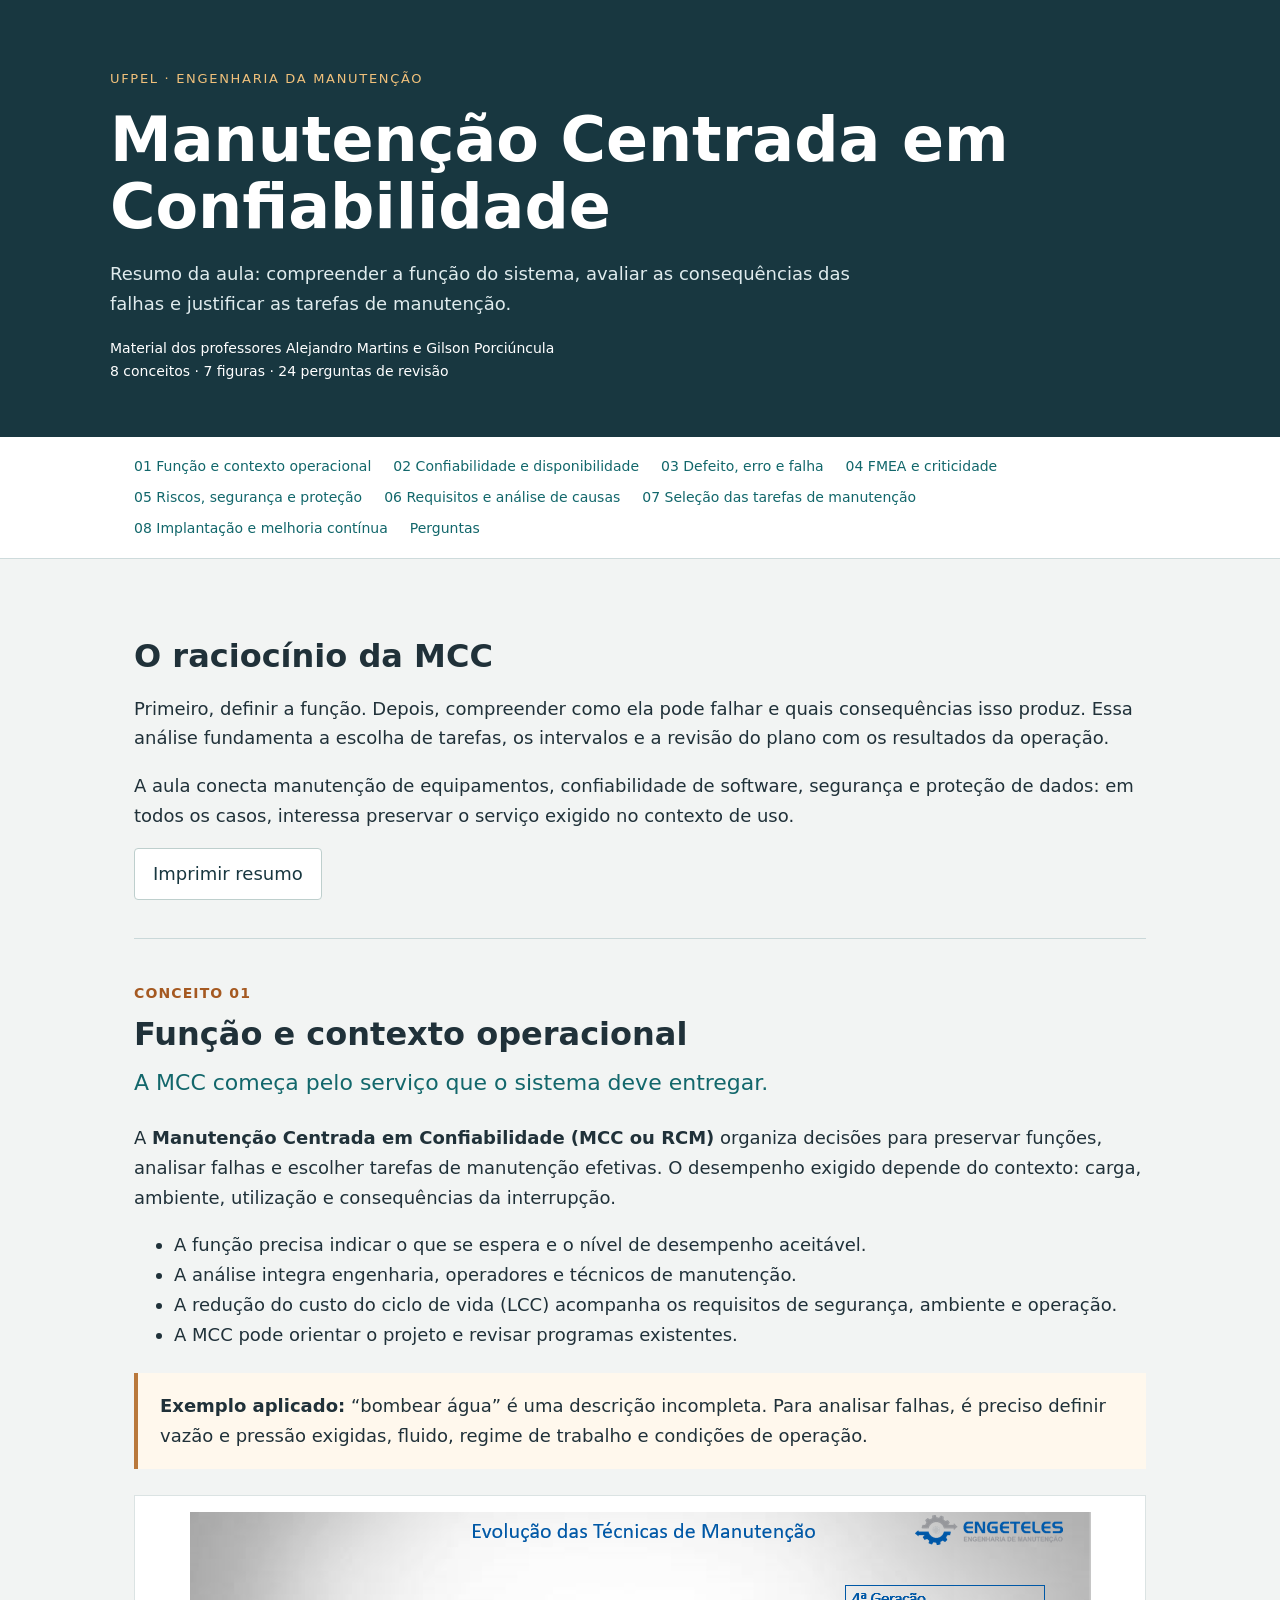
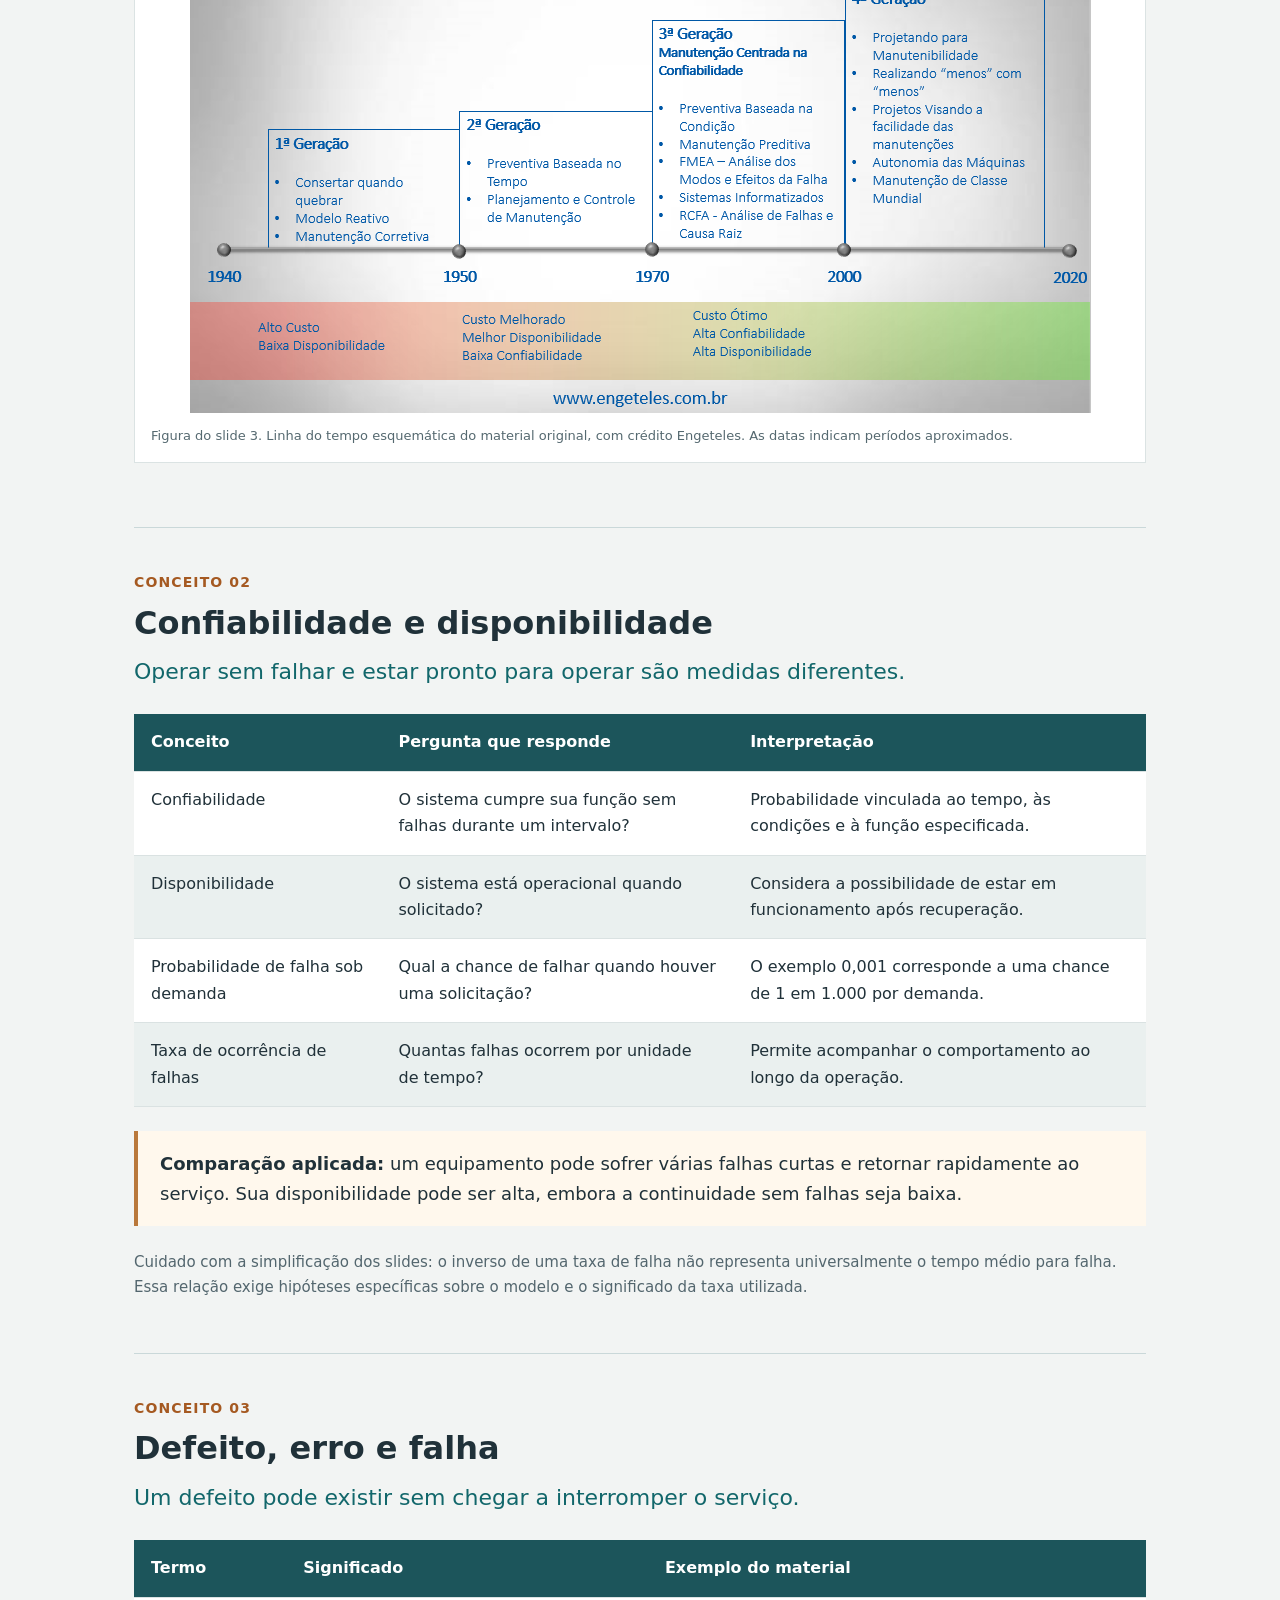
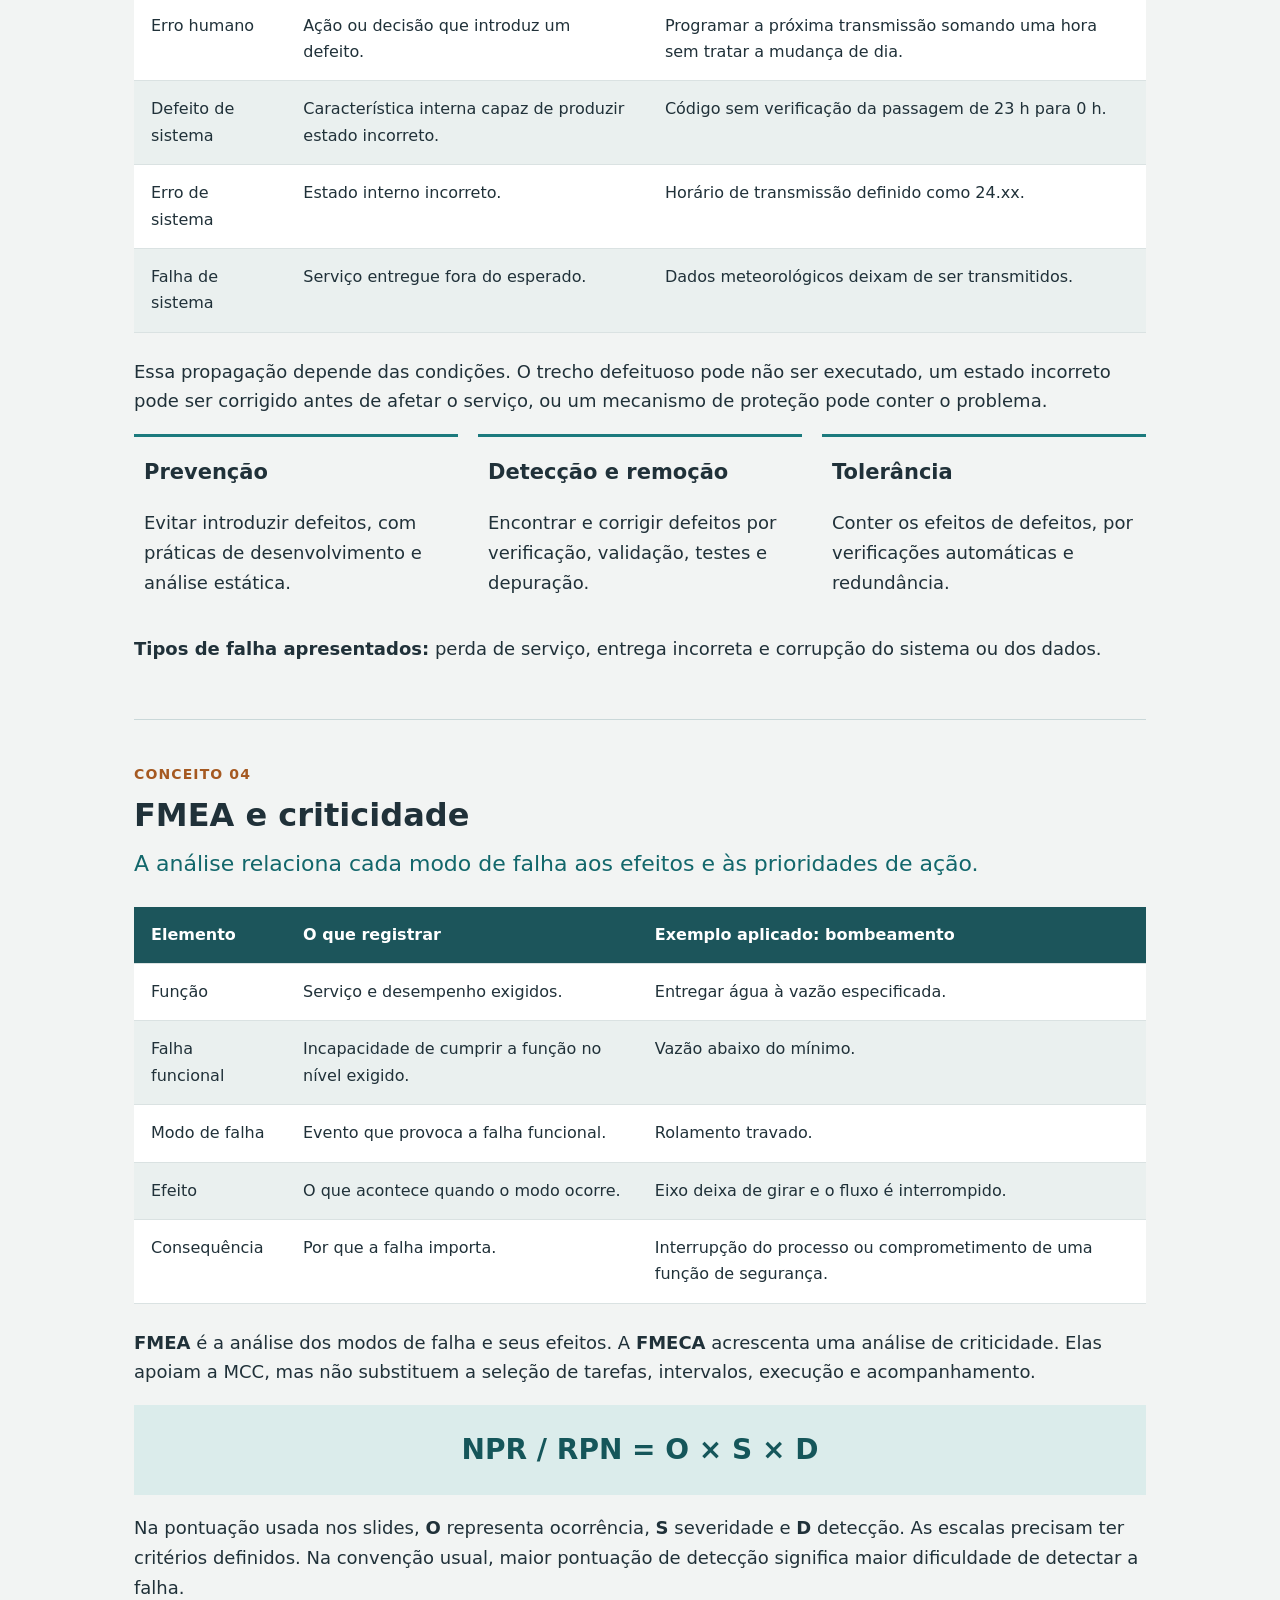
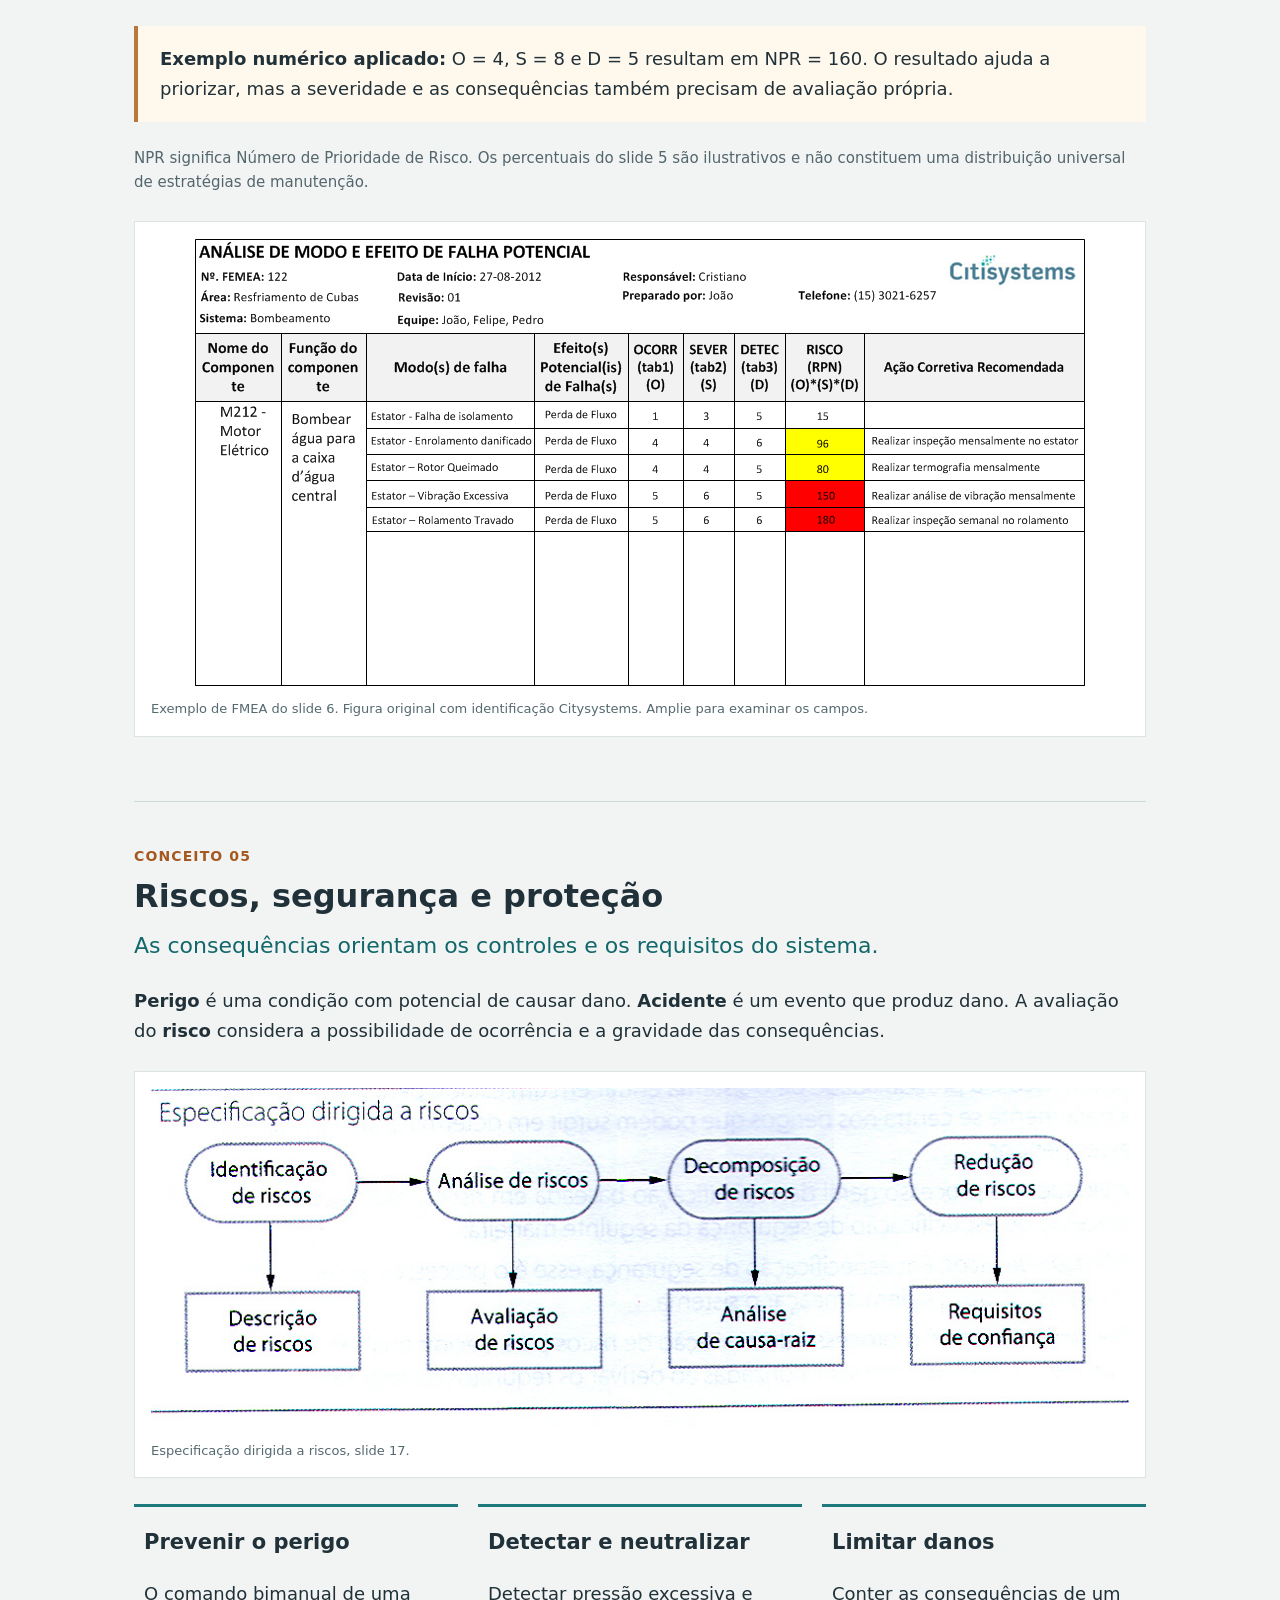
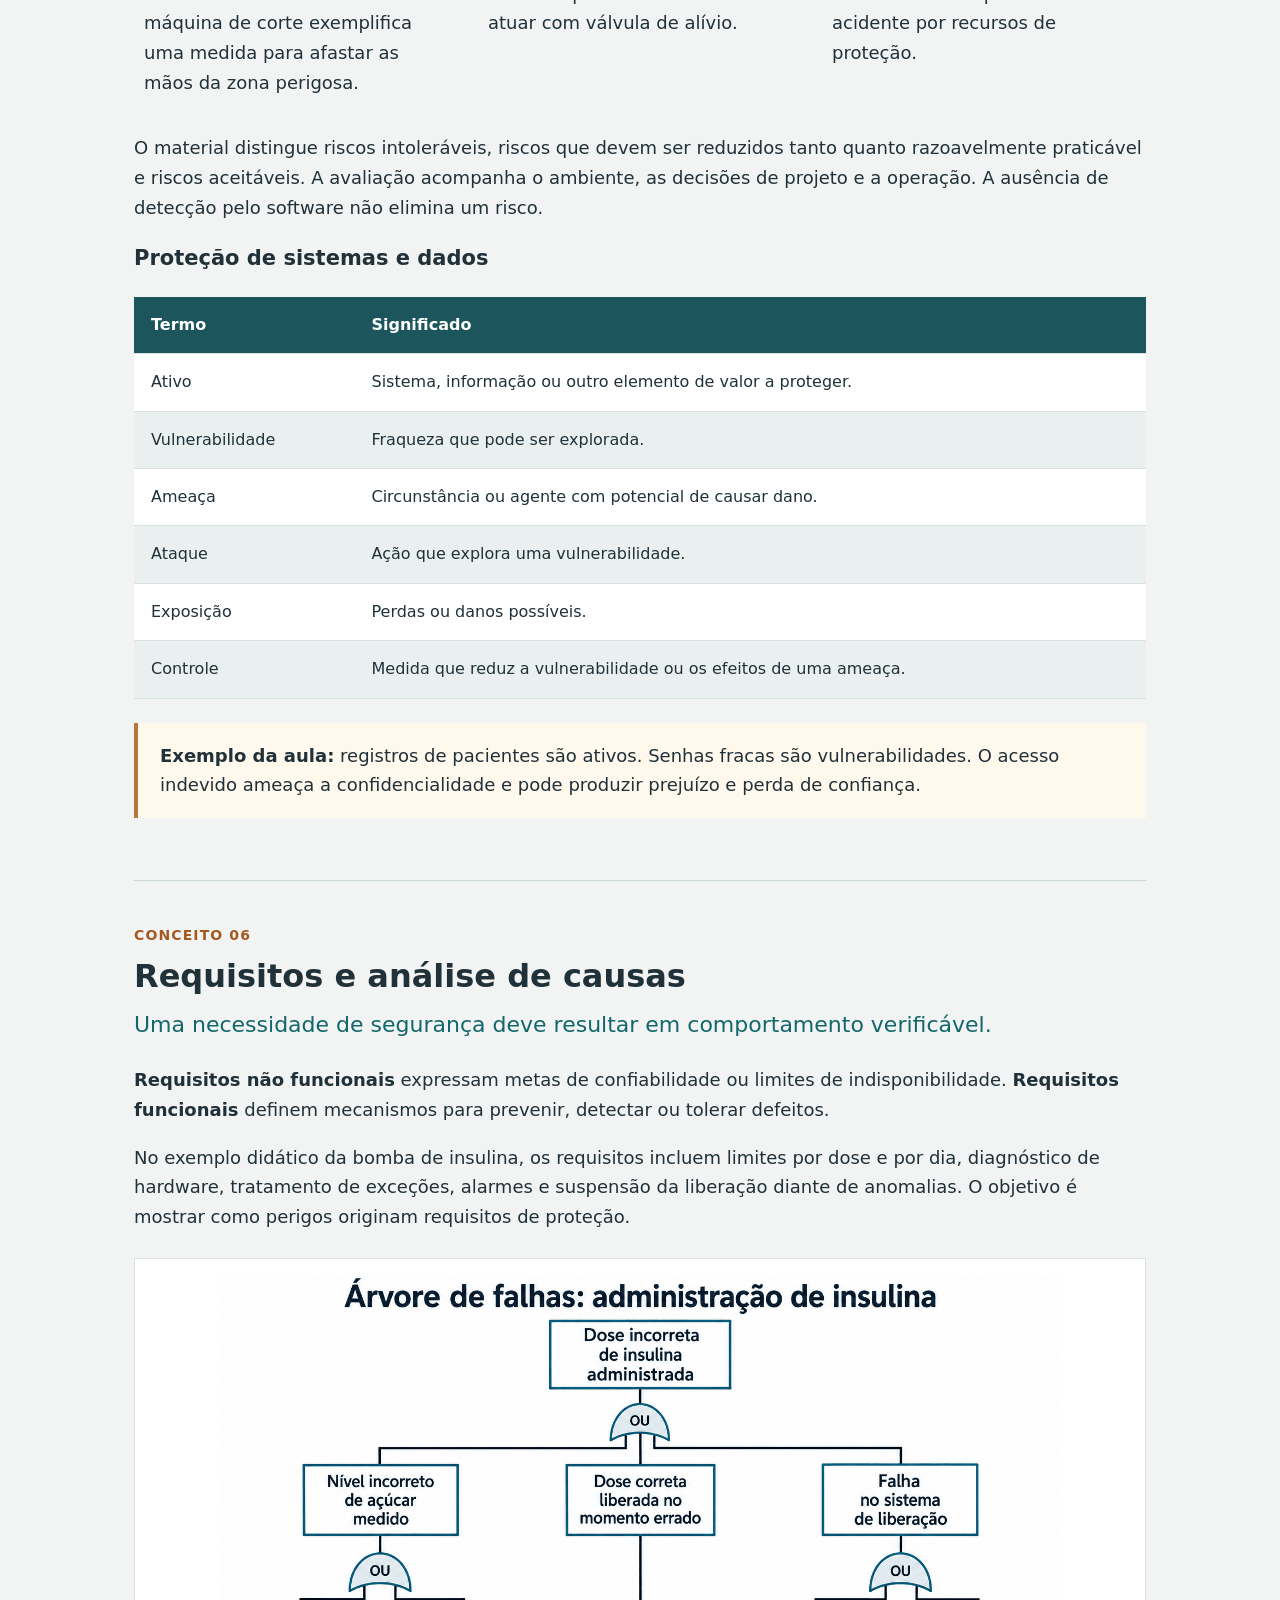
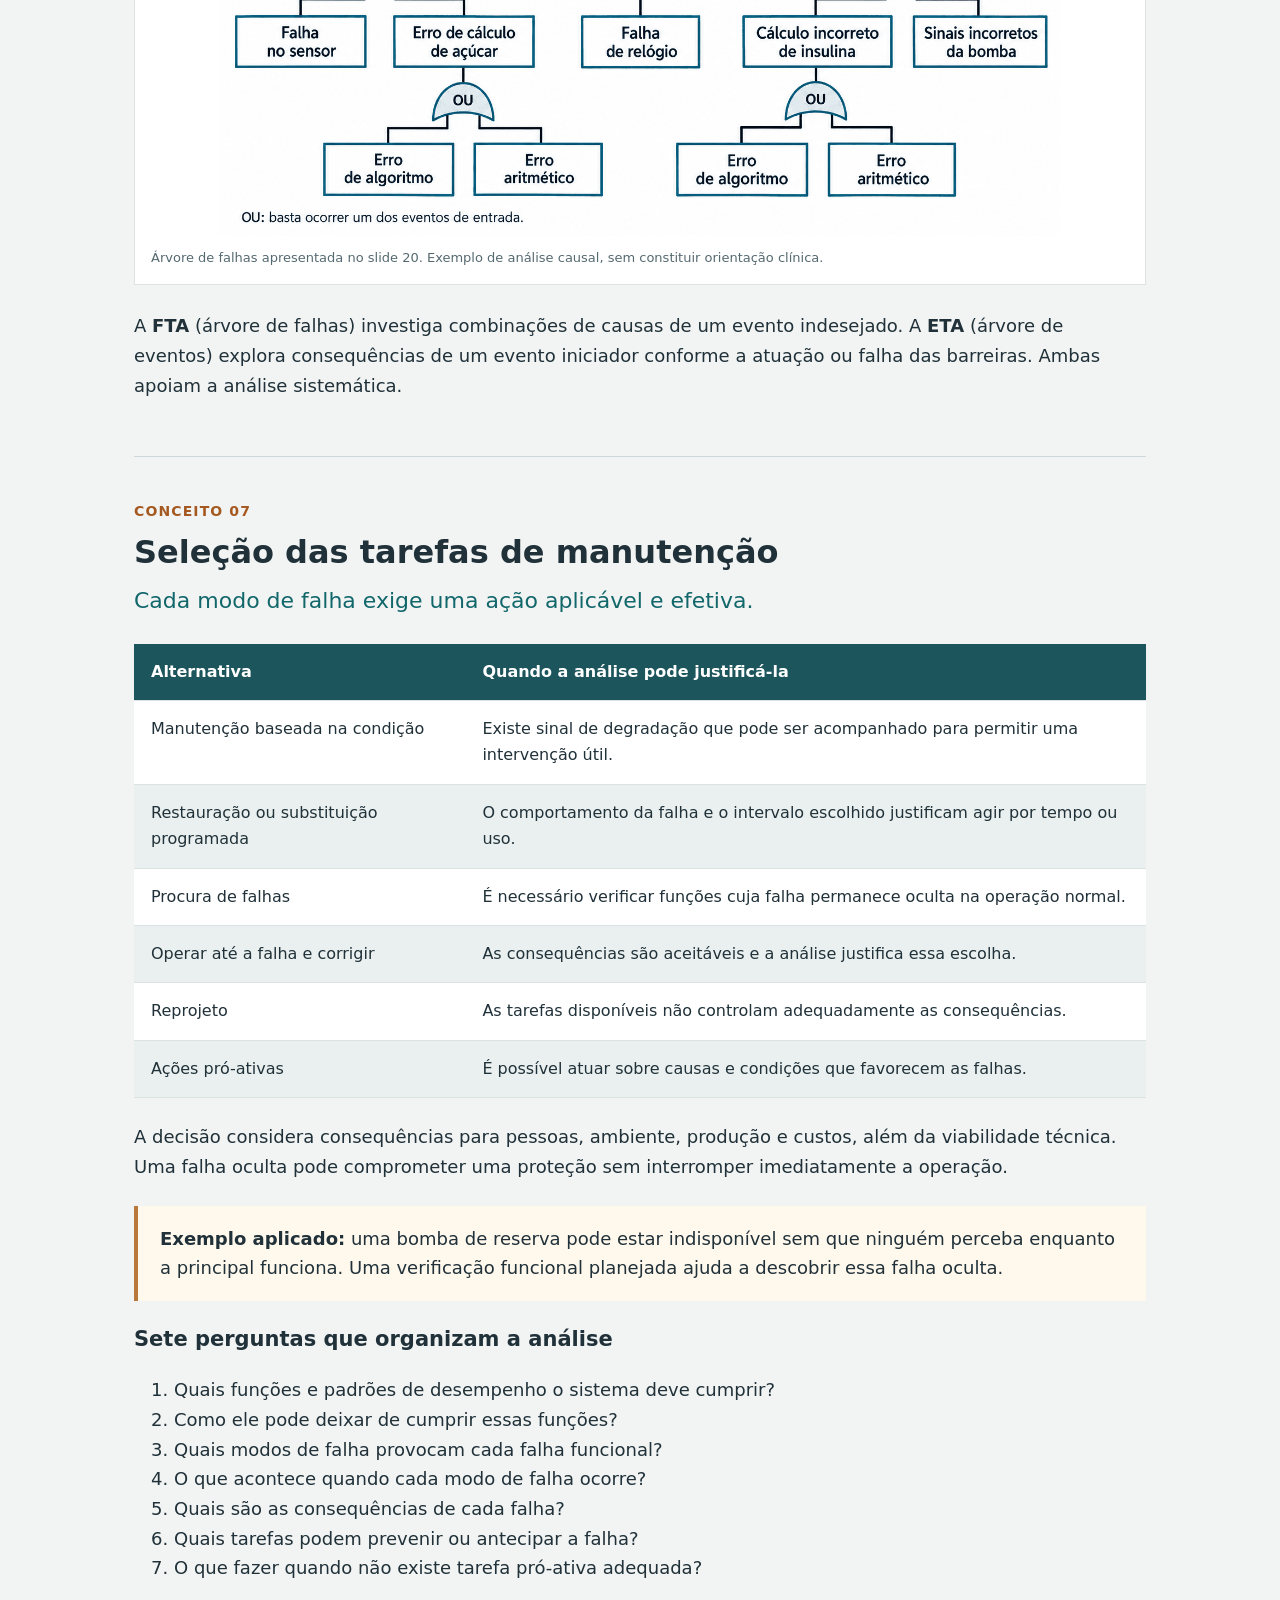
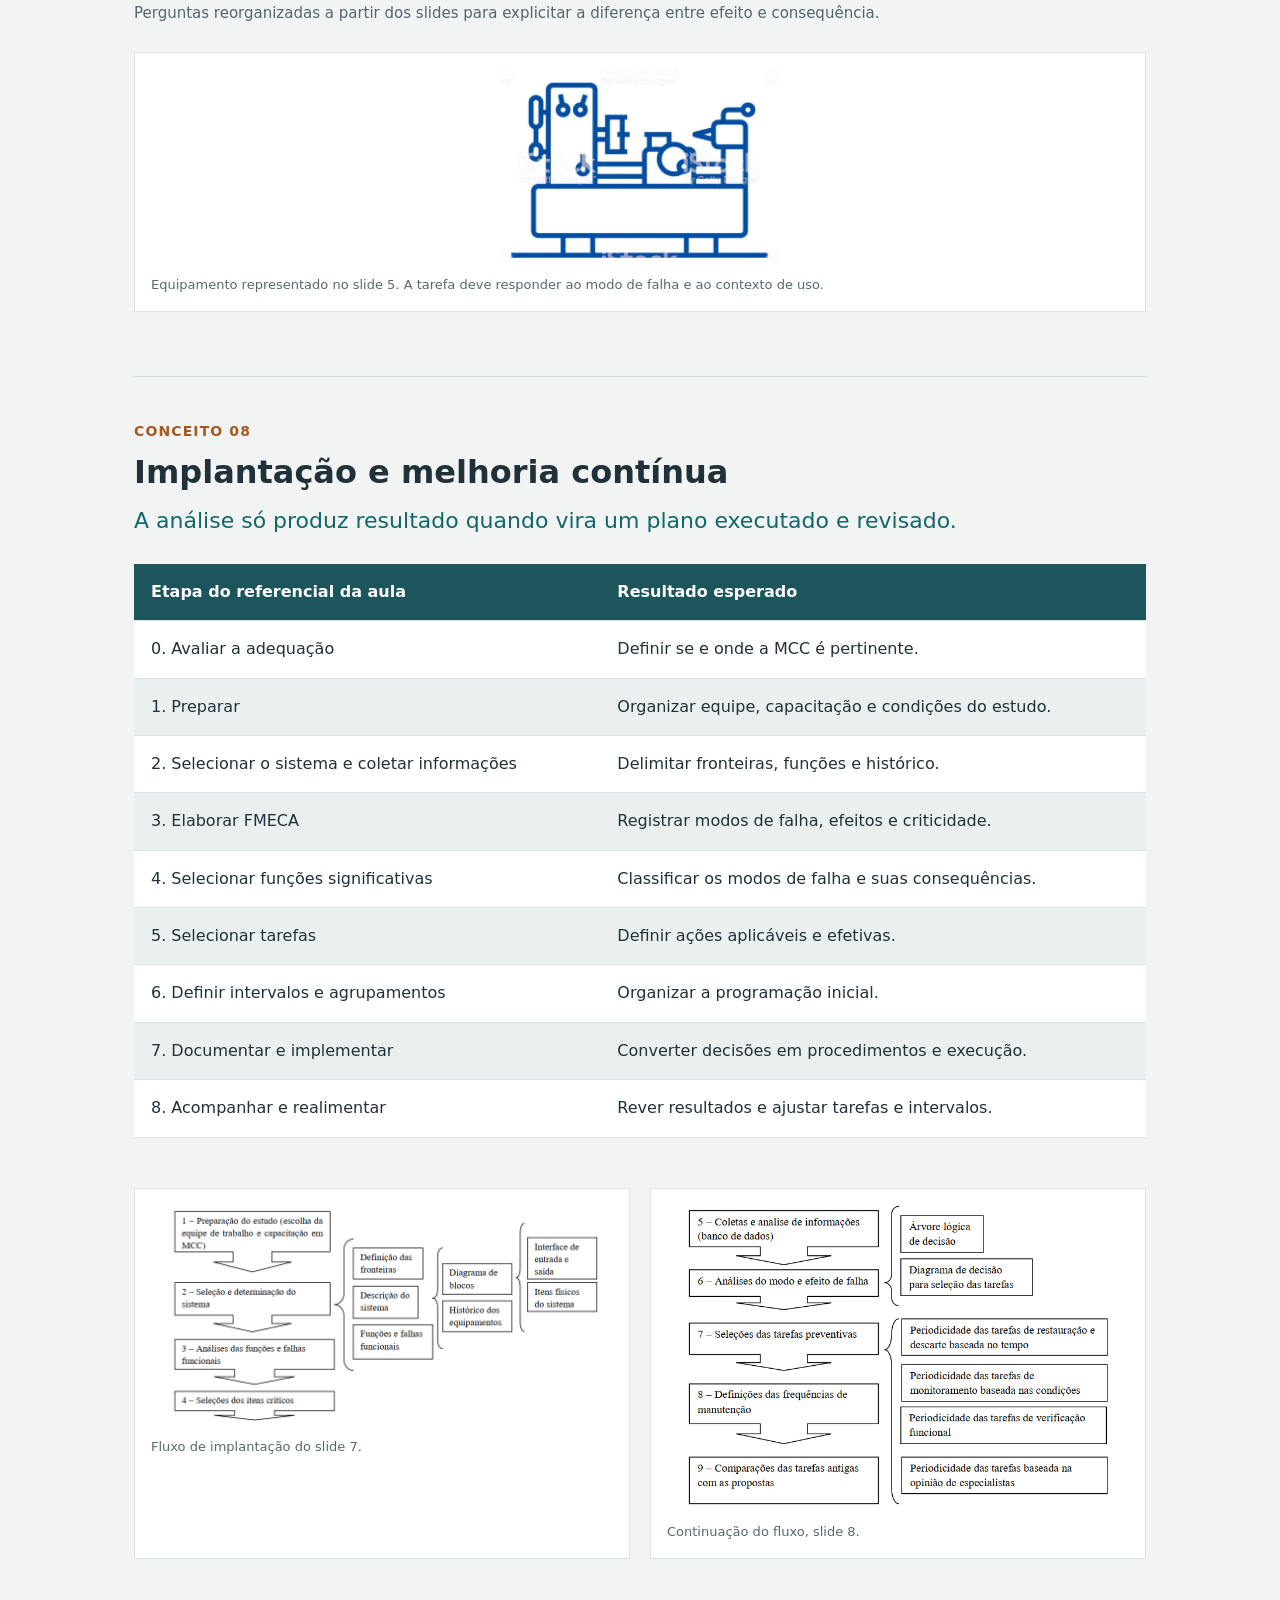
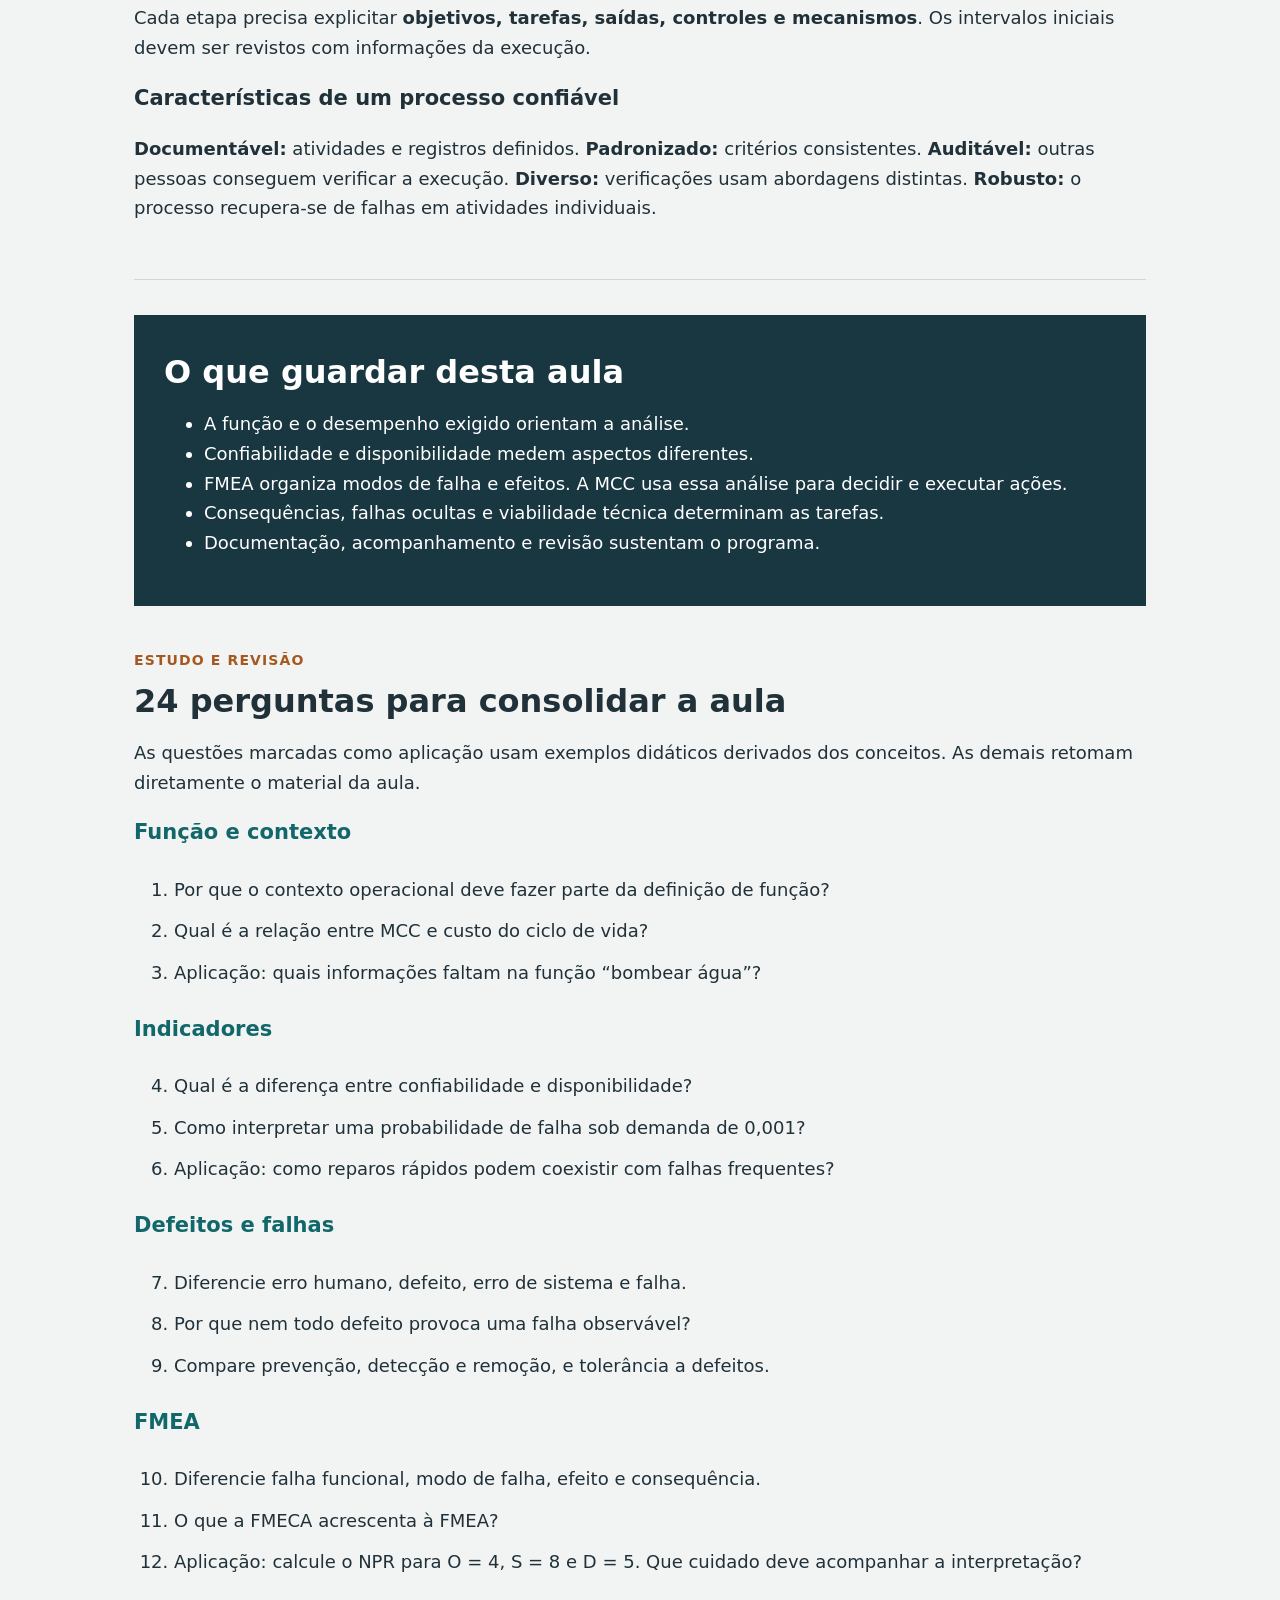
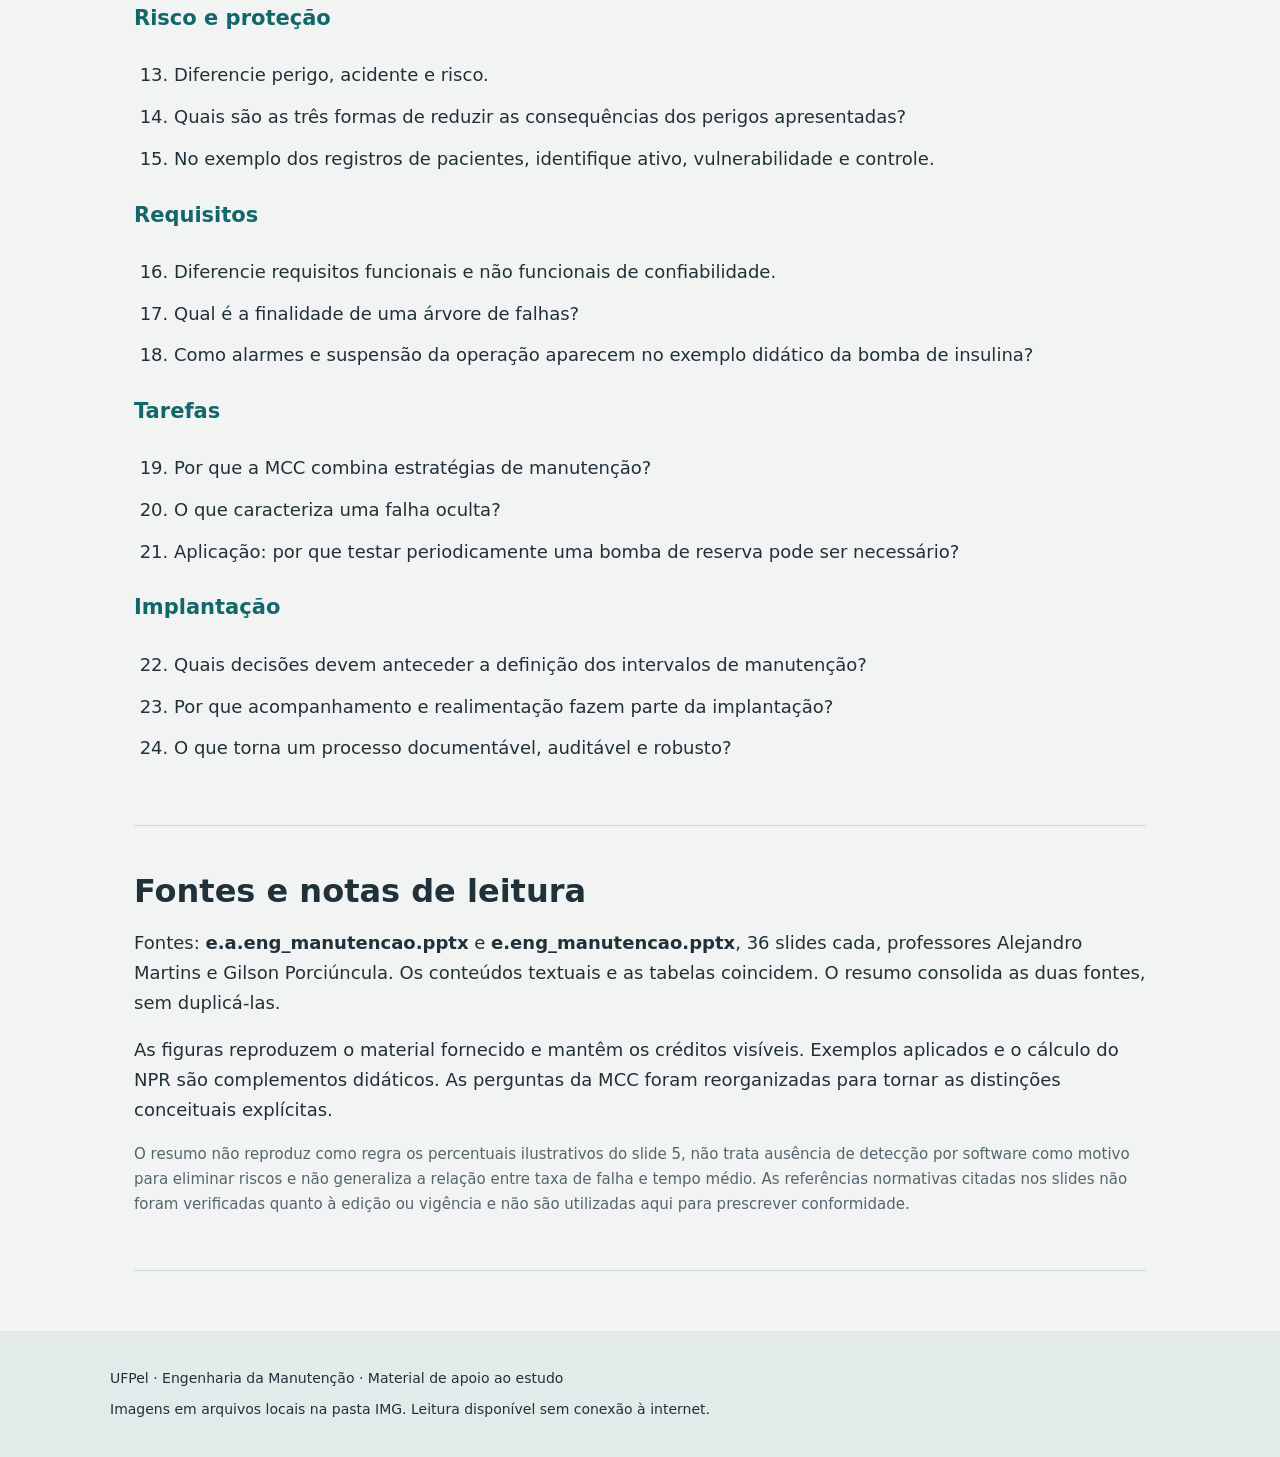
==== eng_m/index.html @ 292840d8 "Add files via upload" ====
<!doctype html><html lang="pt-BR"><head><meta charset="utf-8"><meta name="viewport" content="width=device-width,initial-scale=1"><title>Engenharia da Manutenção | MCC</title><meta name="description" content="Resumo didático de Manutenção Centrada em Confiabilidade: funções, falhas, FMEA, riscos, requisitos e implantação."><style>*{box-sizing:border-box}html{scroll-behavior:smooth}body{margin:0;background:#f2f4f3;color:#203139;font:18px/1.65 system-ui,-apple-system,Segoe UI,sans-serif}header{background:#183740;color:white;padding:68px max(6vw,24px) 54px}header .inner,main,nav .inner{max-width:1060px;margin:auto}.eyebrow{font-size:13px;letter-spacing:.13em;text-transform:uppercase;color:#f1c17b}h1{font-size:clamp(34px,5vw,62px);line-height:1.08;max-width:900px;margin:18px 0}header p{max-width:760px;color:#dfebed}.meta{font-size:14px}nav{background:white;border-bottom:1px solid #cedbdc}nav .inner{display:flex;flex-wrap:wrap;gap:8px 22px;padding:18px 24px}nav a{color:#12676b;font-size:14px;text-decoration:none}main{padding:32px 24px 60px}section{padding:38px 0;border-bottom:1px solid #cad8d9;scroll-margin-top:24px}h2{font-size:32px;line-height:1.2;margin:8px 0 12px}h3{font-size:21px;line-height:1.4}.number{font-weight:750;color:#a55921;font-size:14px;letter-spacing:.08em}.lead{font-size:22px;color:#12676b;margin-top:0}.tablewrap{overflow:auto;margin:24px 0}table{border-collapse:collapse;width:100%;background:white;font-size:16px}th{text-align:left;background:#1c555b;color:white}th,td{padding:15px 17px;border-bottom:1px solid #dae2e2;vertical-align:top}tbody tr:nth-child(even){background:#eaf0ef}aside{border-left:4px solid #b9783b;background:#fff8ed;padding:18px 22px;margin:24px 0}figure{margin:26px 0;background:white;padding:16px;border:1px solid #dbe3e3}figure img{display:block;width:auto;max-width:100%;max-height:560px;height:auto;margin:auto}figcaption{font-size:13px;color:#556970;margin-top:12px}.figpair,.triplet{display:grid;grid-template-columns:repeat(2,minmax(0,1fr));gap:20px}.triplet{grid-template-columns:repeat(3,minmax(0,1fr))}.triplet article{border-top:3px solid #1c7a7d;padding:0 10px}.formula{background:#dbeceb;color:#15565a;font-size:28px;text-align:center;padding:22px;font-weight:750}.note{font-size:15px;color:#53666e}.summary{background:#183740;color:white;padding:30px;border:0;margin-top:35px}.summary h2{color:white}.questions h3{color:#12676b}.questions li{padding:6px 0}footer{font-size:14px;background:#e3ebea;padding:28px 24px}footer p{max-width:1060px;margin:8px auto}.print{background:white;border:1px solid #becfcd;border-radius:4px;padding:10px 18px;font:inherit;color:#183740;cursor:pointer}@media(max-width:650px){body{font-size:17px}header{padding:40px 24px}.figpair,.triplet{grid-template-columns:1fr}h2{font-size:27px}main{padding:20px}th,td{padding:12px;min-width:135px}section{padding:28px 0}}@media print{body{background:white;font-size:11pt}header{padding:20px;background:white;color:#183740}header p,.eyebrow{color:#183740}h1{font-size:28pt}nav,.print{display:none}main{padding:0}section{padding:18px 0}h2{font-size:19pt}figure,aside,tr{break-inside:avoid}figure img{max-height:300px}.summary{background:white;color:#183740;border:1px solid #183740}.summary h2{color:#183740}footer{background:white}}</style></head><body><header><div class="inner"><div class="eyebrow">UFPel · Engenharia da Manutenção</div><h1>Manutenção Centrada em Confiabilidade</h1><p>Resumo da aula: compreender a função do sistema, avaliar as consequências das falhas e justificar as tarefas de manutenção.</p><div class="meta">Material dos professores Alejandro Martins e Gilson Porciúncula<br>8 conceitos · 7 figuras · 24 perguntas de revisão</div></div></header><nav aria-label="Sumário"><div class="inner"><a href="#fundamentos">01 Função e contexto operacional</a><a href="#indicadores">02 Confiabilidade e disponibilidade</a><a href="#falhas">03 Defeito, erro e falha</a><a href="#fmea">04 FMEA e criticidade</a><a href="#riscos">05 Riscos, segurança e proteção</a><a href="#requisitos">06 Requisitos e análise de causas</a><a href="#tarefas">07 Seleção das tarefas de manutenção</a><a href="#implantacao">08 Implantação e melhoria contínua</a><a href="#questoes">Perguntas</a></div></nav><main><section id="visao-geral"><h2>O raciocínio da MCC</h2><p>Primeiro, definir a função. Depois, compreender como ela pode falhar e quais consequências isso produz. Essa análise fundamenta a escolha de tarefas, os intervalos e a revisão do plano com os resultados da operação.</p><p>A aula conecta manutenção de equipamentos, confiabilidade de software, segurança e proteção de dados: em todos os casos, interessa preservar o serviço exigido no contexto de uso.</p><button class="print" onclick="window.print()">Imprimir resumo</button></section><section id="fundamentos"><span class="number">CONCEITO 01</span><h2>Função e contexto operacional</h2><p class="lead">A MCC começa pelo serviço que o sistema deve entregar.</p><p>A <strong>Manutenção Centrada em Confiabilidade (MCC ou RCM)</strong> organiza decisões para preservar funções, analisar falhas e escolher tarefas de manutenção efetivas. O desempenho exigido depende do contexto: carga, ambiente, utilização e consequências da interrupção.</p><ul><li>A função precisa indicar o que se espera e o nível de desempenho aceitável.</li><li>A análise integra engenharia, operadores e técnicos de manutenção.</li><li>A redução do custo do ciclo de vida (LCC) acompanha os requisitos de segurança, ambiente e operação.</li><li>A MCC pode orientar o projeto e revisar programas existentes.</li></ul><aside><strong>Exemplo aplicado:</strong> “bombear água” é uma descrição incompleta. Para analisar falhas, é preciso definir vazão e pressão exigidas, fluido, regime de trabalho e condições de operação.</aside><figure><img src="IMG/evolucao.png" alt="Evolução das técnicas de manutenção, da corretiva às práticas de confiabilidade" loading="lazy"><figcaption>Figura do slide 3. Linha do tempo esquemática do material original, com crédito Engeteles. As datas indicam períodos aproximados.</figcaption></figure></section><section id="indicadores"><span class="number">CONCEITO 02</span><h2>Confiabilidade e disponibilidade</h2><p class="lead">Operar sem falhar e estar pronto para operar são medidas diferentes.</p><div class="tablewrap"><table><thead><tr><th>Conceito</th><th>Pergunta que responde</th><th>Interpretação</th></tr></thead><tbody><tr><td>Confiabilidade</td><td>O sistema cumpre sua função sem falhas durante um intervalo?</td><td>Probabilidade vinculada ao tempo, às condições e à função especificada.</td></tr><tr><td>Disponibilidade</td><td>O sistema está operacional quando solicitado?</td><td>Considera a possibilidade de estar em funcionamento após recuperação.</td></tr><tr><td>Probabilidade de falha sob demanda</td><td>Qual a chance de falhar quando houver uma solicitação?</td><td>O exemplo 0,001 corresponde a uma chance de 1 em 1.000 por demanda.</td></tr><tr><td>Taxa de ocorrência de falhas</td><td>Quantas falhas ocorrem por unidade de tempo?</td><td>Permite acompanhar o comportamento ao longo da operação.</td></tr></tbody></table></div><aside><strong>Comparação aplicada:</strong> um equipamento pode sofrer várias falhas curtas e retornar rapidamente ao serviço. Sua disponibilidade pode ser alta, embora a continuidade sem falhas seja baixa.</aside><p class="note">Cuidado com a simplificação dos slides: o inverso de uma taxa de falha não representa universalmente o tempo médio para falha. Essa relação exige hipóteses específicas sobre o modelo e o significado da taxa utilizada.</p></section><section id="falhas"><span class="number">CONCEITO 03</span><h2>Defeito, erro e falha</h2><p class="lead">Um defeito pode existir sem chegar a interromper o serviço.</p><div class="tablewrap"><table><thead><tr><th>Termo</th><th>Significado</th><th>Exemplo do material</th></tr></thead><tbody><tr><td>Erro humano</td><td>Ação ou decisão que introduz um defeito.</td><td>Programar a próxima transmissão somando uma hora sem tratar a mudança de dia.</td></tr><tr><td>Defeito de sistema</td><td>Característica interna capaz de produzir estado incorreto.</td><td>Código sem verificação da passagem de 23 h para 0 h.</td></tr><tr><td>Erro de sistema</td><td>Estado interno incorreto.</td><td>Horário de transmissão definido como 24.xx.</td></tr><tr><td>Falha de sistema</td><td>Serviço entregue fora do esperado.</td><td>Dados meteorológicos deixam de ser transmitidos.</td></tr></tbody></table></div><p>Essa propagação depende das condições. O trecho defeituoso pode não ser executado, um estado incorreto pode ser corrigido antes de afetar o serviço, ou um mecanismo de proteção pode conter o problema.</p><div class="triplet"><article><h3>Prevenção</h3><p>Evitar introduzir defeitos, com práticas de desenvolvimento e análise estática.</p></article><article><h3>Detecção e remoção</h3><p>Encontrar e corrigir defeitos por verificação, validação, testes e depuração.</p></article><article><h3>Tolerância</h3><p>Conter os efeitos de defeitos, por verificações automáticas e redundância.</p></article></div><p><strong>Tipos de falha apresentados:</strong> perda de serviço, entrega incorreta e corrupção do sistema ou dos dados.</p></section><section id="fmea"><span class="number">CONCEITO 04</span><h2>FMEA e criticidade</h2><p class="lead">A análise relaciona cada modo de falha aos efeitos e às prioridades de ação.</p><div class="tablewrap"><table><thead><tr><th>Elemento</th><th>O que registrar</th><th>Exemplo aplicado: bombeamento</th></tr></thead><tbody><tr><td>Função</td><td>Serviço e desempenho exigidos.</td><td>Entregar água à vazão especificada.</td></tr><tr><td>Falha funcional</td><td>Incapacidade de cumprir a função no nível exigido.</td><td>Vazão abaixo do mínimo.</td></tr><tr><td>Modo de falha</td><td>Evento que provoca a falha funcional.</td><td>Rolamento travado.</td></tr><tr><td>Efeito</td><td>O que acontece quando o modo ocorre.</td><td>Eixo deixa de girar e o fluxo é interrompido.</td></tr><tr><td>Consequência</td><td>Por que a falha importa.</td><td>Interrupção do processo ou comprometimento de uma função de segurança.</td></tr></tbody></table></div><p><strong>FMEA</strong> é a análise dos modos de falha e seus efeitos. A <strong>FMECA</strong> acrescenta uma análise de criticidade. Elas apoiam a MCC, mas não substituem a seleção de tarefas, intervalos, execução e acompanhamento.</p><div class="formula">NPR / RPN = O × S × D</div><p>Na pontuação usada nos slides, <strong>O</strong> representa ocorrência, <strong>S</strong> severidade e <strong>D</strong> detecção. As escalas precisam ter critérios definidos. Na convenção usual, maior pontuação de detecção significa maior dificuldade de detectar a falha.</p><aside><strong>Exemplo numérico aplicado:</strong> O = 4, S = 8 e D = 5 resultam em NPR = 160. O resultado ajuda a priorizar, mas a severidade e as consequências também precisam de avaliação própria.</aside><p class="note">NPR significa Número de Prioridade de Risco. Os percentuais do slide 5 são ilustrativos e não constituem uma distribuição universal de estratégias de manutenção.</p><figure><img src="IMG/fmea.png" alt="Planilha de análise de modos de falha de um sistema de bombeamento" loading="lazy"><figcaption>Exemplo de FMEA do slide 6. Figura original com identificação Citysystems. Amplie para examinar os campos.</figcaption></figure></section><section id="riscos"><span class="number">CONCEITO 05</span><h2>Riscos, segurança e proteção</h2><p class="lead">As consequências orientam os controles e os requisitos do sistema.</p><p><strong>Perigo</strong> é uma condição com potencial de causar dano. <strong>Acidente</strong> é um evento que produz dano. A avaliação do <strong>risco</strong> considera a possibilidade de ocorrência e a gravidade das consequências.</p><figure><img src="IMG/riscos.jpg" alt="Identificação, análise, decomposição e redução dos riscos" loading="lazy"><figcaption>Especificação dirigida a riscos, slide 17.</figcaption></figure><div class="triplet"><article><h3>Prevenir o perigo</h3><p>O comando bimanual de uma máquina de corte exemplifica uma medida para afastar as mãos da zona perigosa.</p></article><article><h3>Detectar e neutralizar</h3><p>Detectar pressão excessiva e atuar com válvula de alívio.</p></article><article><h3>Limitar danos</h3><p>Conter as consequências de um acidente por recursos de proteção.</p></article></div><p>O material distingue riscos intoleráveis, riscos que devem ser reduzidos tanto quanto razoavelmente praticável e riscos aceitáveis. A avaliação acompanha o ambiente, as decisões de projeto e a operação. A ausência de detecção pelo software não elimina um risco.</p><h3>Proteção de sistemas e dados</h3><div class="tablewrap"><table><thead><tr><th>Termo</th><th>Significado</th></tr></thead><tbody><tr><td>Ativo</td><td>Sistema, informação ou outro elemento de valor a proteger.</td></tr><tr><td>Vulnerabilidade</td><td>Fraqueza que pode ser explorada.</td></tr><tr><td>Ameaça</td><td>Circunstância ou agente com potencial de causar dano.</td></tr><tr><td>Ataque</td><td>Ação que explora uma vulnerabilidade.</td></tr><tr><td>Exposição</td><td>Perdas ou danos possíveis.</td></tr><tr><td>Controle</td><td>Medida que reduz a vulnerabilidade ou os efeitos de uma ameaça.</td></tr></tbody></table></div><aside><strong>Exemplo da aula:</strong> registros de pacientes são ativos. Senhas fracas são vulnerabilidades. O acesso indevido ameaça a confidencialidade e pode produzir prejuízo e perda de confiança.</aside></section><section id="requisitos"><span class="number">CONCEITO 06</span><h2>Requisitos e análise de causas</h2><p class="lead">Uma necessidade de segurança deve resultar em comportamento verificável.</p><p><strong>Requisitos não funcionais</strong> expressam metas de confiabilidade ou limites de indisponibilidade. <strong>Requisitos funcionais</strong> definem mecanismos para prevenir, detectar ou tolerar defeitos.</p><p>No exemplo didático da bomba de insulina, os requisitos incluem limites por dose e por dia, diagnóstico de hardware, tratamento de exceções, alarmes e suspensão da liberação diante de anomalias. O objetivo é mostrar como perigos originam requisitos de proteção.</p><figure><img src="IMG/arvore_falhas.png" alt="Árvore com combinações de eventos que podem causar dose incorreta de insulina" loading="lazy"><figcaption>Árvore de falhas apresentada no slide 20. Exemplo de análise causal, sem constituir orientação clínica.</figcaption></figure><p>A <strong>FTA</strong> (árvore de falhas) investiga combinações de causas de um evento indesejado. A <strong>ETA</strong> (árvore de eventos) explora consequências de um evento iniciador conforme a atuação ou falha das barreiras. Ambas apoiam a análise sistemática.</p></section><section id="tarefas"><span class="number">CONCEITO 07</span><h2>Seleção das tarefas de manutenção</h2><p class="lead">Cada modo de falha exige uma ação aplicável e efetiva.</p><div class="tablewrap"><table><thead><tr><th>Alternativa</th><th>Quando a análise pode justificá-la</th></tr></thead><tbody><tr><td>Manutenção baseada na condição</td><td>Existe sinal de degradação que pode ser acompanhado para permitir uma intervenção útil.</td></tr><tr><td>Restauração ou substituição programada</td><td>O comportamento da falha e o intervalo escolhido justificam agir por tempo ou uso.</td></tr><tr><td>Procura de falhas</td><td>É necessário verificar funções cuja falha permanece oculta na operação normal.</td></tr><tr><td>Operar até a falha e corrigir</td><td>As consequências são aceitáveis e a análise justifica essa escolha.</td></tr><tr><td>Reprojeto</td><td>As tarefas disponíveis não controlam adequadamente as consequências.</td></tr><tr><td>Ações pró-ativas</td><td>É possível atuar sobre causas e condições que favorecem as falhas.</td></tr></tbody></table></div><p>A decisão considera consequências para pessoas, ambiente, produção e custos, além da viabilidade técnica. Uma falha oculta pode comprometer uma proteção sem interromper imediatamente a operação.</p><aside><strong>Exemplo aplicado:</strong> uma bomba de reserva pode estar indisponível sem que ninguém perceba enquanto a principal funciona. Uma verificação funcional planejada ajuda a descobrir essa falha oculta.</aside><h3>Sete perguntas que organizam a análise</h3><ol><li>Quais funções e padrões de desempenho o sistema deve cumprir?</li><li>Como ele pode deixar de cumprir essas funções?</li><li>Quais modos de falha provocam cada falha funcional?</li><li>O que acontece quando cada modo de falha ocorre?</li><li>Quais são as consequências de cada falha?</li><li>Quais tarefas podem prevenir ou antecipar a falha?</li><li>O que fazer quando não existe tarefa pró-ativa adequada?</li></ol><p class="note">Perguntas reorganizadas a partir dos slides para explicitar a diferença entre efeito e consequência.</p><figure><img src="IMG/equipamento.png" alt="Ilustração de equipamento industrial" loading="lazy"><figcaption>Equipamento representado no slide 5. A tarefa deve responder ao modo de falha e ao contexto de uso.</figcaption></figure></section><section id="implantacao"><span class="number">CONCEITO 08</span><h2>Implantação e melhoria contínua</h2><p class="lead">A análise só produz resultado quando vira um plano executado e revisado.</p><div class="tablewrap"><table><thead><tr><th>Etapa do referencial da aula</th><th>Resultado esperado</th></tr></thead><tbody><tr><td>0. Avaliar a adequação</td><td>Definir se e onde a MCC é pertinente.</td></tr><tr><td>1. Preparar</td><td>Organizar equipe, capacitação e condições do estudo.</td></tr><tr><td>2. Selecionar o sistema e coletar informações</td><td>Delimitar fronteiras, funções e histórico.</td></tr><tr><td>3. Elaborar FMECA</td><td>Registrar modos de falha, efeitos e criticidade.</td></tr><tr><td>4. Selecionar funções significativas</td><td>Classificar os modos de falha e suas consequências.</td></tr><tr><td>5. Selecionar tarefas</td><td>Definir ações aplicáveis e efetivas.</td></tr><tr><td>6. Definir intervalos e agrupamentos</td><td>Organizar a programação inicial.</td></tr><tr><td>7. Documentar e implementar</td><td>Converter decisões em procedimentos e execução.</td></tr><tr><td>8. Acompanhar e realimentar</td><td>Rever resultados e ajustar tarefas e intervalos.</td></tr></tbody></table></div><div class="figpair"><figure><img src="IMG/implantacao_1.png" alt="Preparação, seleção do sistema e análise de funções" loading="lazy"><figcaption>Fluxo de implantação do slide 7.</figcaption></figure><figure><img src="IMG/implantacao_2.png" alt="Análise de informações, seleção de tarefas e definição de frequências" loading="lazy"><figcaption>Continuação do fluxo, slide 8.</figcaption></figure></div><p>Cada etapa precisa explicitar <strong>objetivos, tarefas, saídas, controles e mecanismos</strong>. Os intervalos iniciais devem ser revistos com informações da execução.</p><h3>Características de um processo confiável</h3><p><strong>Documentável:</strong> atividades e registros definidos. <strong>Padronizado:</strong> critérios consistentes. <strong>Auditável:</strong> outras pessoas conseguem verificar a execução. <strong>Diverso:</strong> verificações usam abordagens distintas. <strong>Robusto:</strong> o processo recupera-se de falhas em atividades individuais.</p></section><section class="summary"><h2>O que guardar desta aula</h2><ul><li>A função e o desempenho exigido orientam a análise.</li><li>Confiabilidade e disponibilidade medem aspectos diferentes.</li><li>FMEA organiza modos de falha e efeitos. A MCC usa essa análise para decidir e executar ações.</li><li>Consequências, falhas ocultas e viabilidade técnica determinam as tarefas.</li><li>Documentação, acompanhamento e revisão sustentam o programa.</li></ul></section><section id="questoes" class="questions"><span class="number">ESTUDO E REVISÃO</span><h2>24 perguntas para consolidar a aula</h2><p>As questões marcadas como aplicação usam exemplos didáticos derivados dos conceitos. As demais retomam diretamente o material da aula.</p><h3>Função e contexto</h3><ol start="1"><li>Por que o contexto operacional deve fazer parte da definição de função?</li><li>Qual é a relação entre MCC e custo do ciclo de vida?</li><li>Aplicação: quais informações faltam na função “bombear água”?</li></ol><h3>Indicadores</h3><ol start="4"><li>Qual é a diferença entre confiabilidade e disponibilidade?</li><li>Como interpretar uma probabilidade de falha sob demanda de 0,001?</li><li>Aplicação: como reparos rápidos podem coexistir com falhas frequentes?</li></ol><h3>Defeitos e falhas</h3><ol start="7"><li>Diferencie erro humano, defeito, erro de sistema e falha.</li><li>Por que nem todo defeito provoca uma falha observável?</li><li>Compare prevenção, detecção e remoção, e tolerância a defeitos.</li></ol><h3>FMEA</h3><ol start="10"><li>Diferencie falha funcional, modo de falha, efeito e consequência.</li><li>O que a FMECA acrescenta à FMEA?</li><li>Aplicação: calcule o NPR para O = 4, S = 8 e D = 5. Que cuidado deve acompanhar a interpretação?</li></ol><h3>Risco e proteção</h3><ol start="13"><li>Diferencie perigo, acidente e risco.</li><li>Quais são as três formas de reduzir as consequências dos perigos apresentadas?</li><li>No exemplo dos registros de pacientes, identifique ativo, vulnerabilidade e controle.</li></ol><h3>Requisitos</h3><ol start="16"><li>Diferencie requisitos funcionais e não funcionais de confiabilidade.</li><li>Qual é a finalidade de uma árvore de falhas?</li><li>Como alarmes e suspensão da operação aparecem no exemplo didático da bomba de insulina?</li></ol><h3>Tarefas</h3><ol start="19"><li>Por que a MCC combina estratégias de manutenção?</li><li>O que caracteriza uma falha oculta?</li><li>Aplicação: por que testar periodicamente uma bomba de reserva pode ser necessário?</li></ol><h3>Implantação</h3><ol start="22"><li>Quais decisões devem anteceder a definição dos intervalos de manutenção?</li><li>Por que acompanhamento e realimentação fazem parte da implantação?</li><li>O que torna um processo documentável, auditável e robusto?</li></ol></section><section id="fontes"><h2>Fontes e notas de leitura</h2><p>Fontes: <strong>e.a.eng_manutencao.pptx</strong> e <strong>e.eng_manutencao.pptx</strong>, 36 slides cada, professores Alejandro Martins e Gilson Porciúncula. Os conteúdos textuais e as tabelas coincidem. O resumo consolida as duas fontes, sem duplicá-las.</p><p>As figuras reproduzem o material fornecido e mantêm os créditos visíveis. Exemplos aplicados e o cálculo do NPR são complementos didáticos. As perguntas da MCC foram reorganizadas para tornar as distinções conceituais explícitas.</p><p class="note">O resumo não reproduz como regra os percentuais ilustrativos do slide 5, não trata ausência de detecção por software como motivo para eliminar riscos e não generaliza a relação entre taxa de falha e tempo médio. As referências normativas citadas nos slides não foram verificadas quanto à edição ou vigência e não são utilizadas aqui para prescrever conformidade.</p></section></main><footer><p>UFPel · Engenharia da Manutenção · Material de apoio ao estudo</p><p>Imagens em arquivos locais na pasta IMG. Leitura disponível sem conexão à internet.</p></footer></body></html>
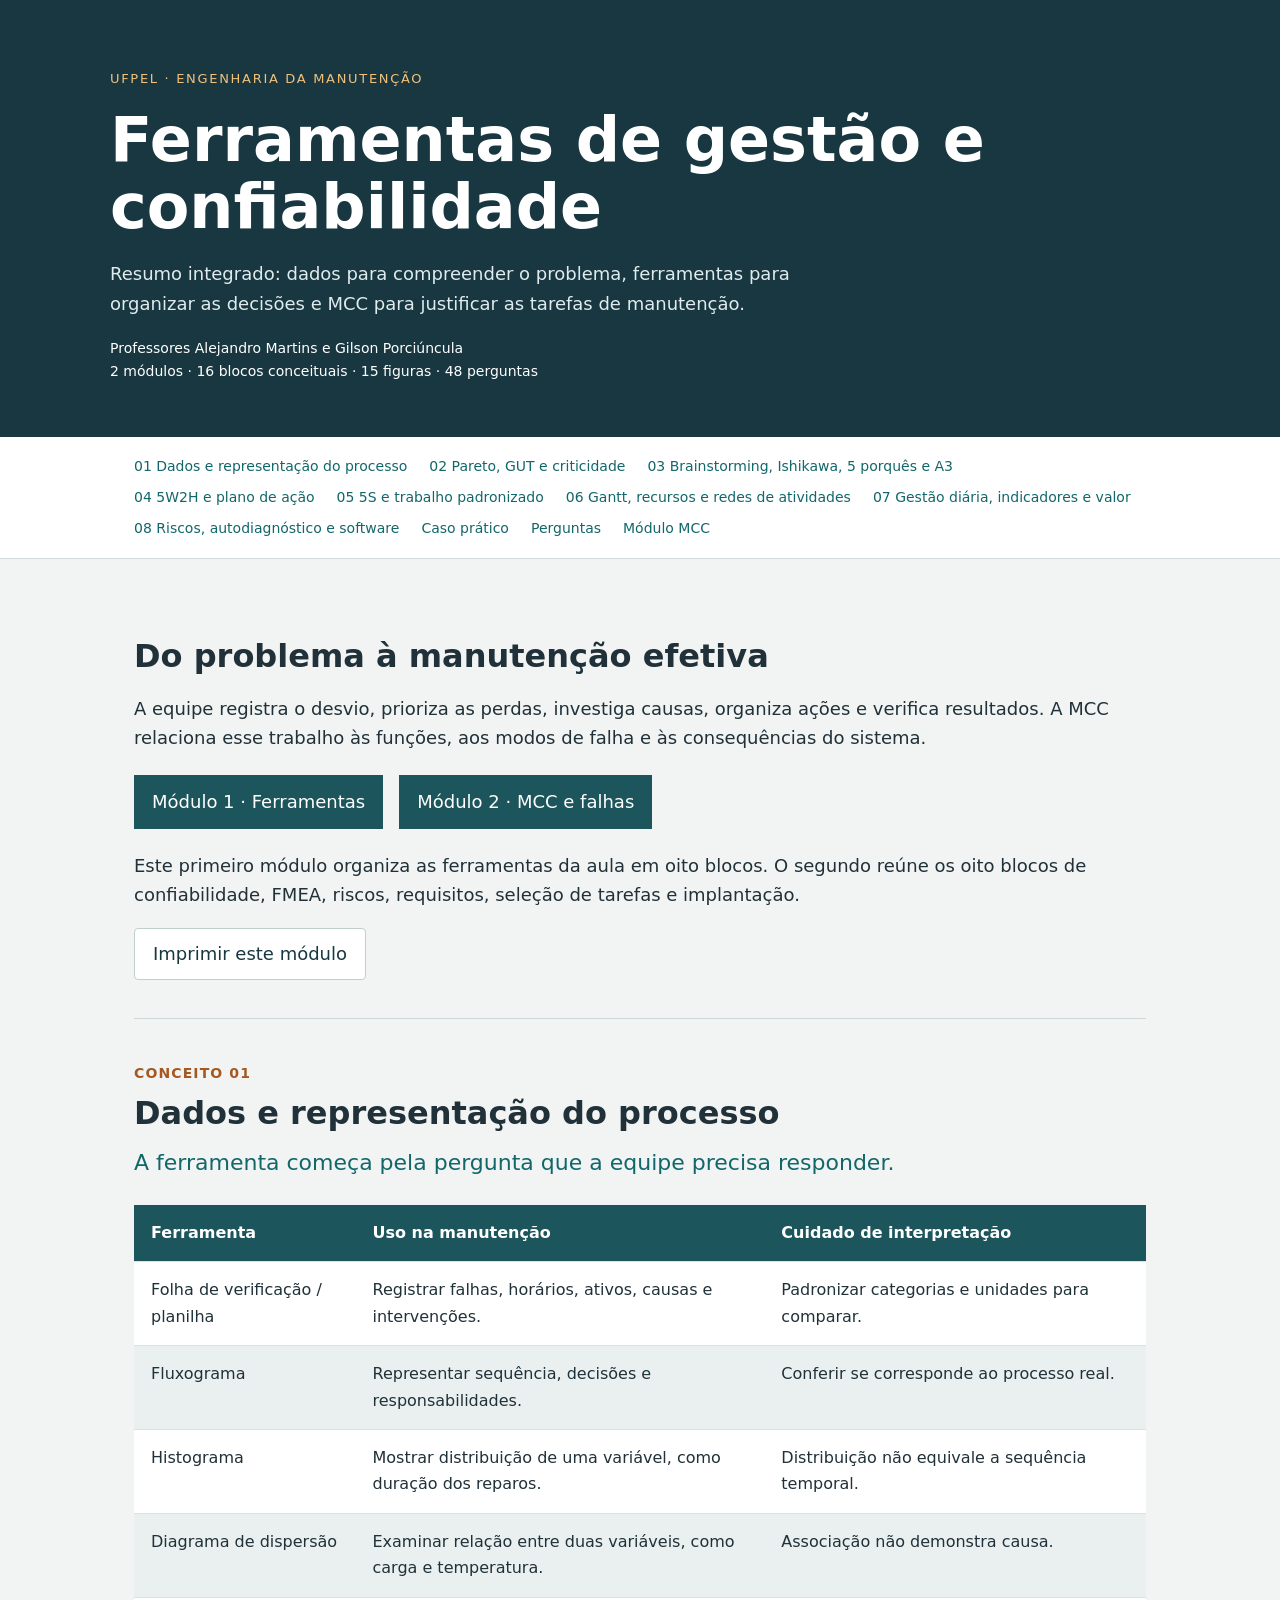
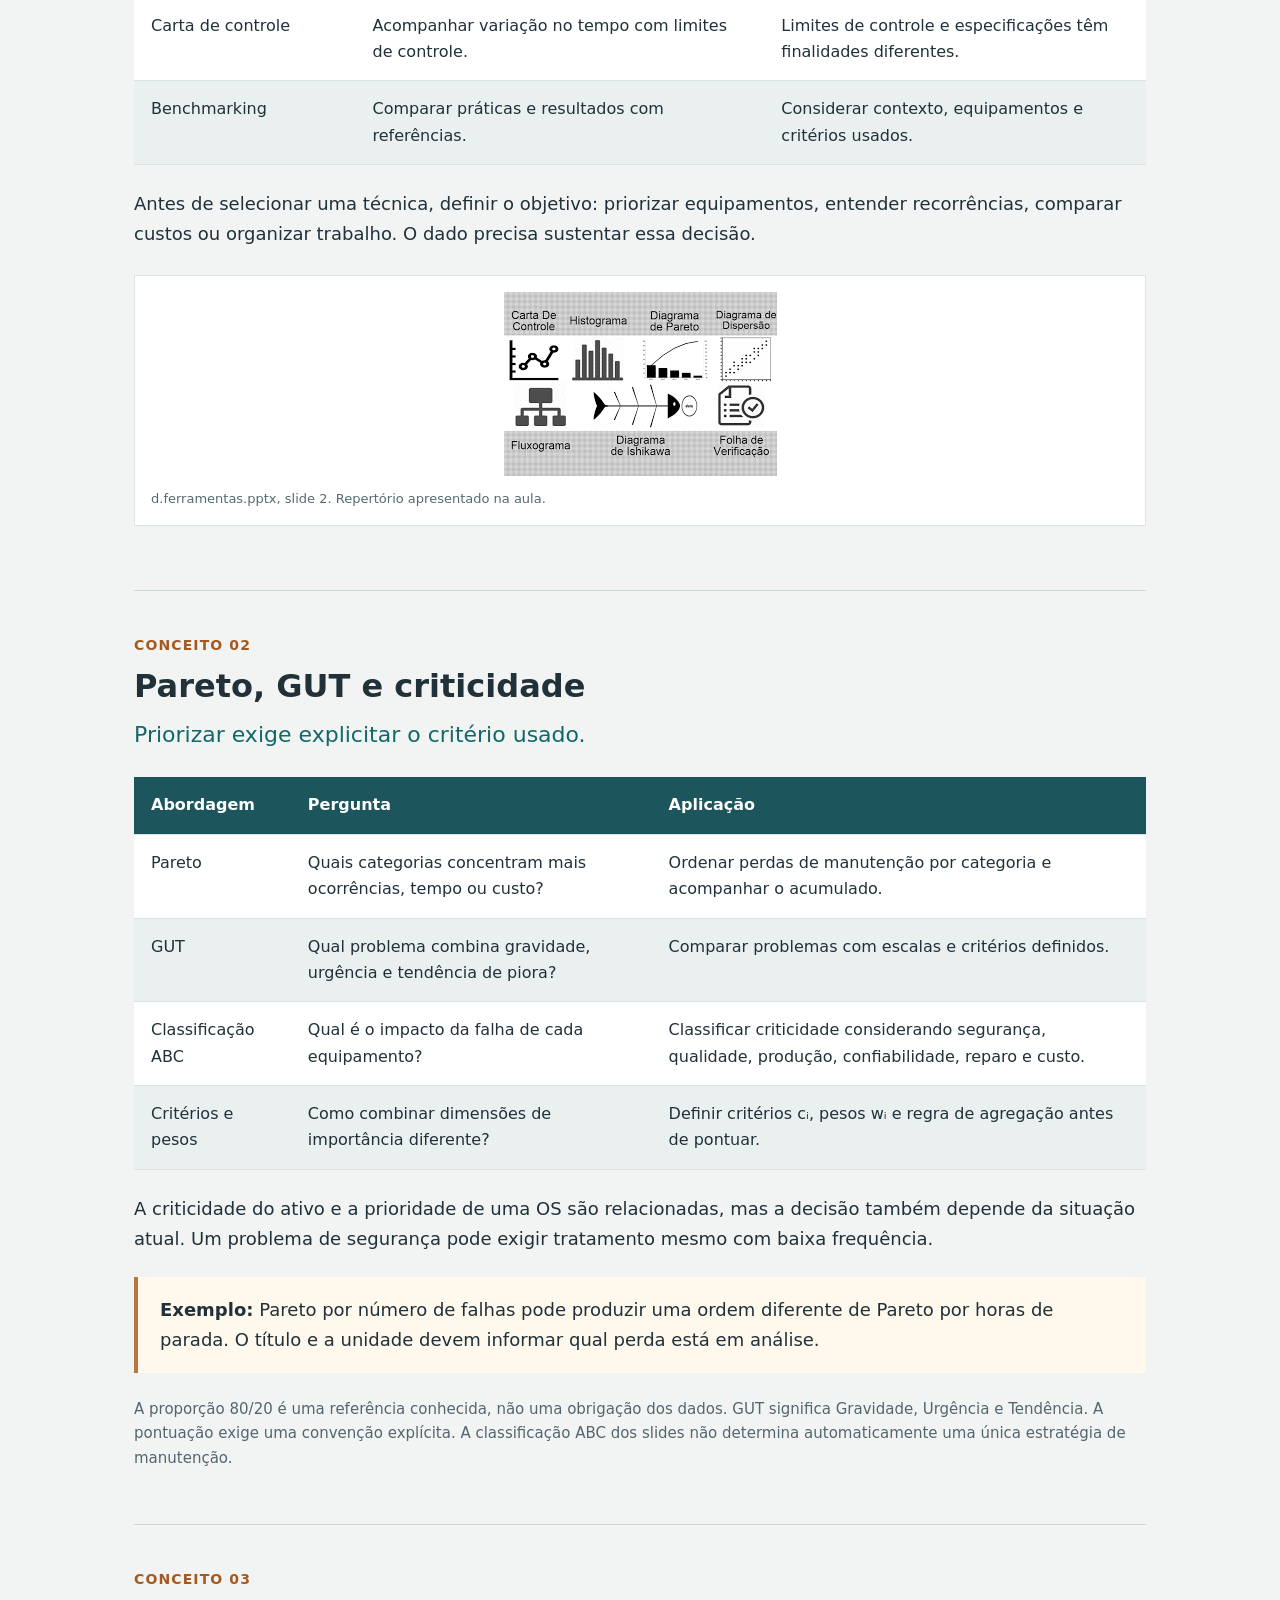
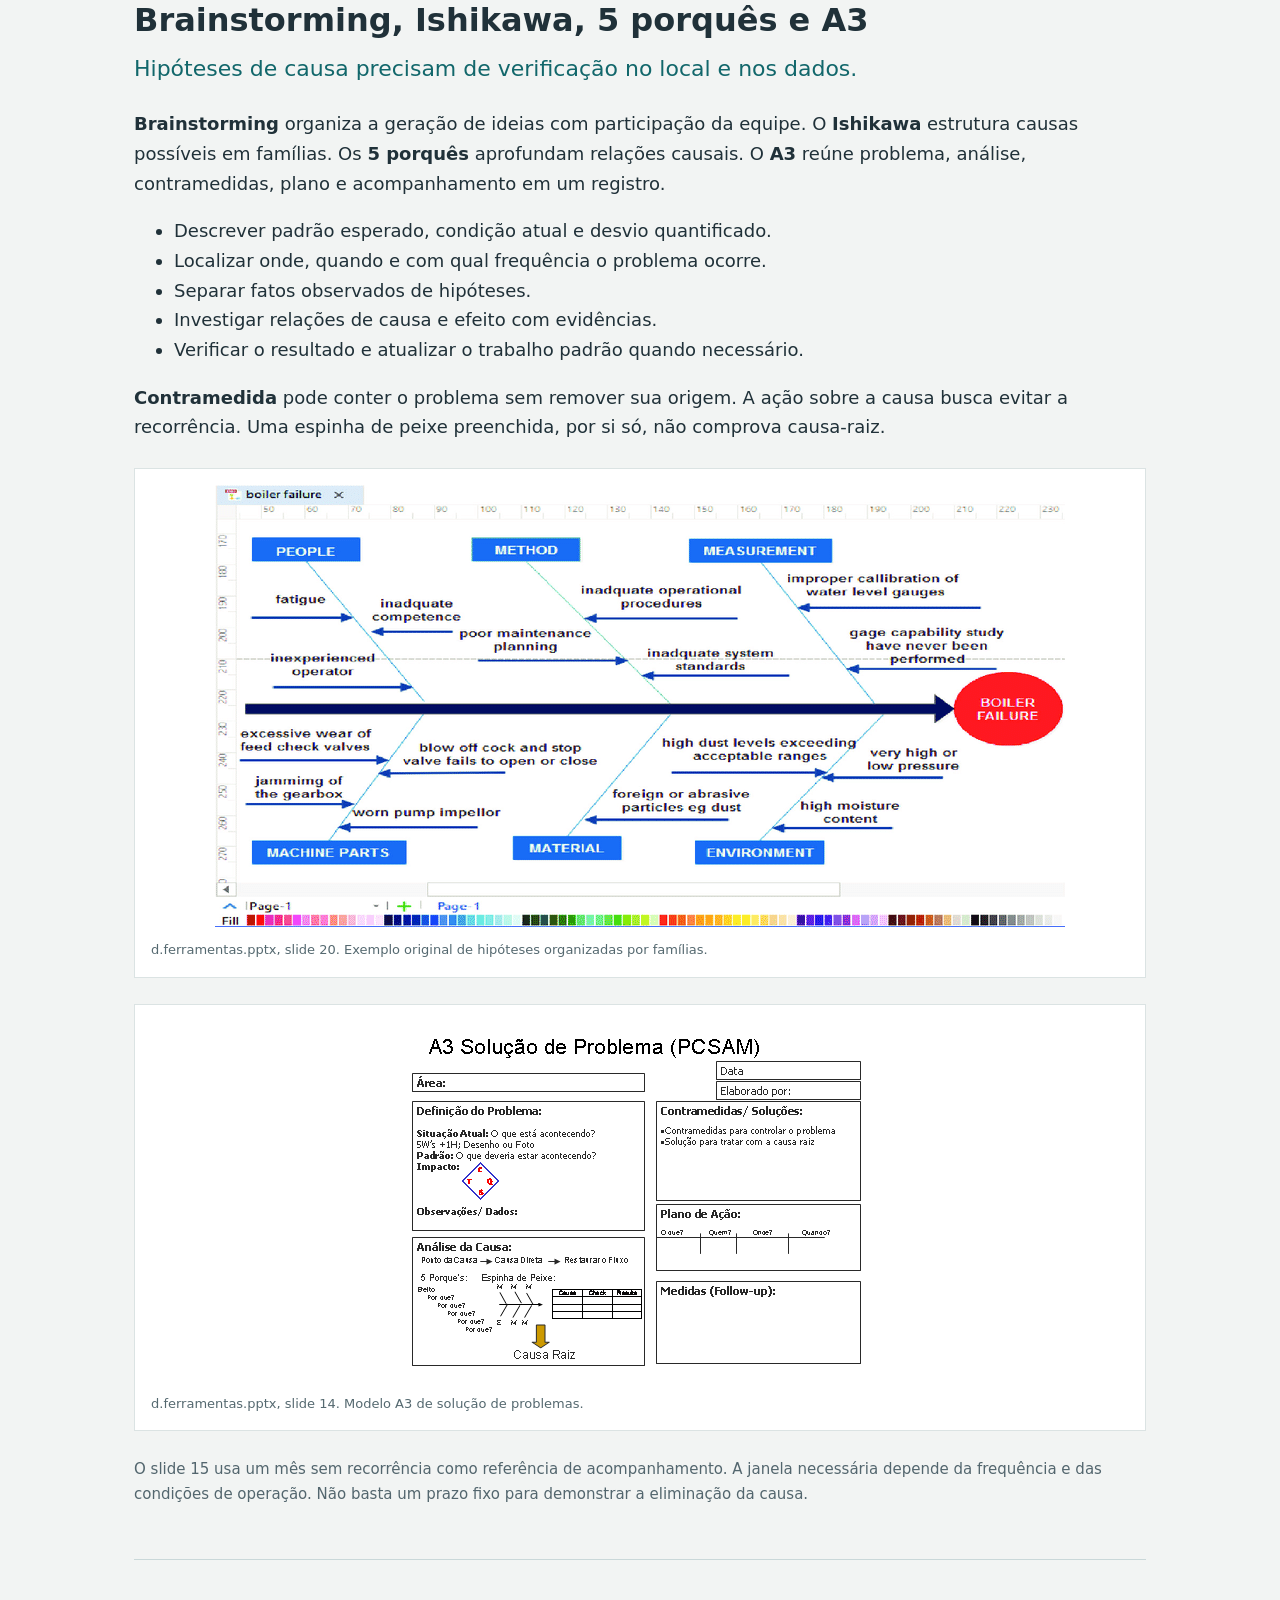
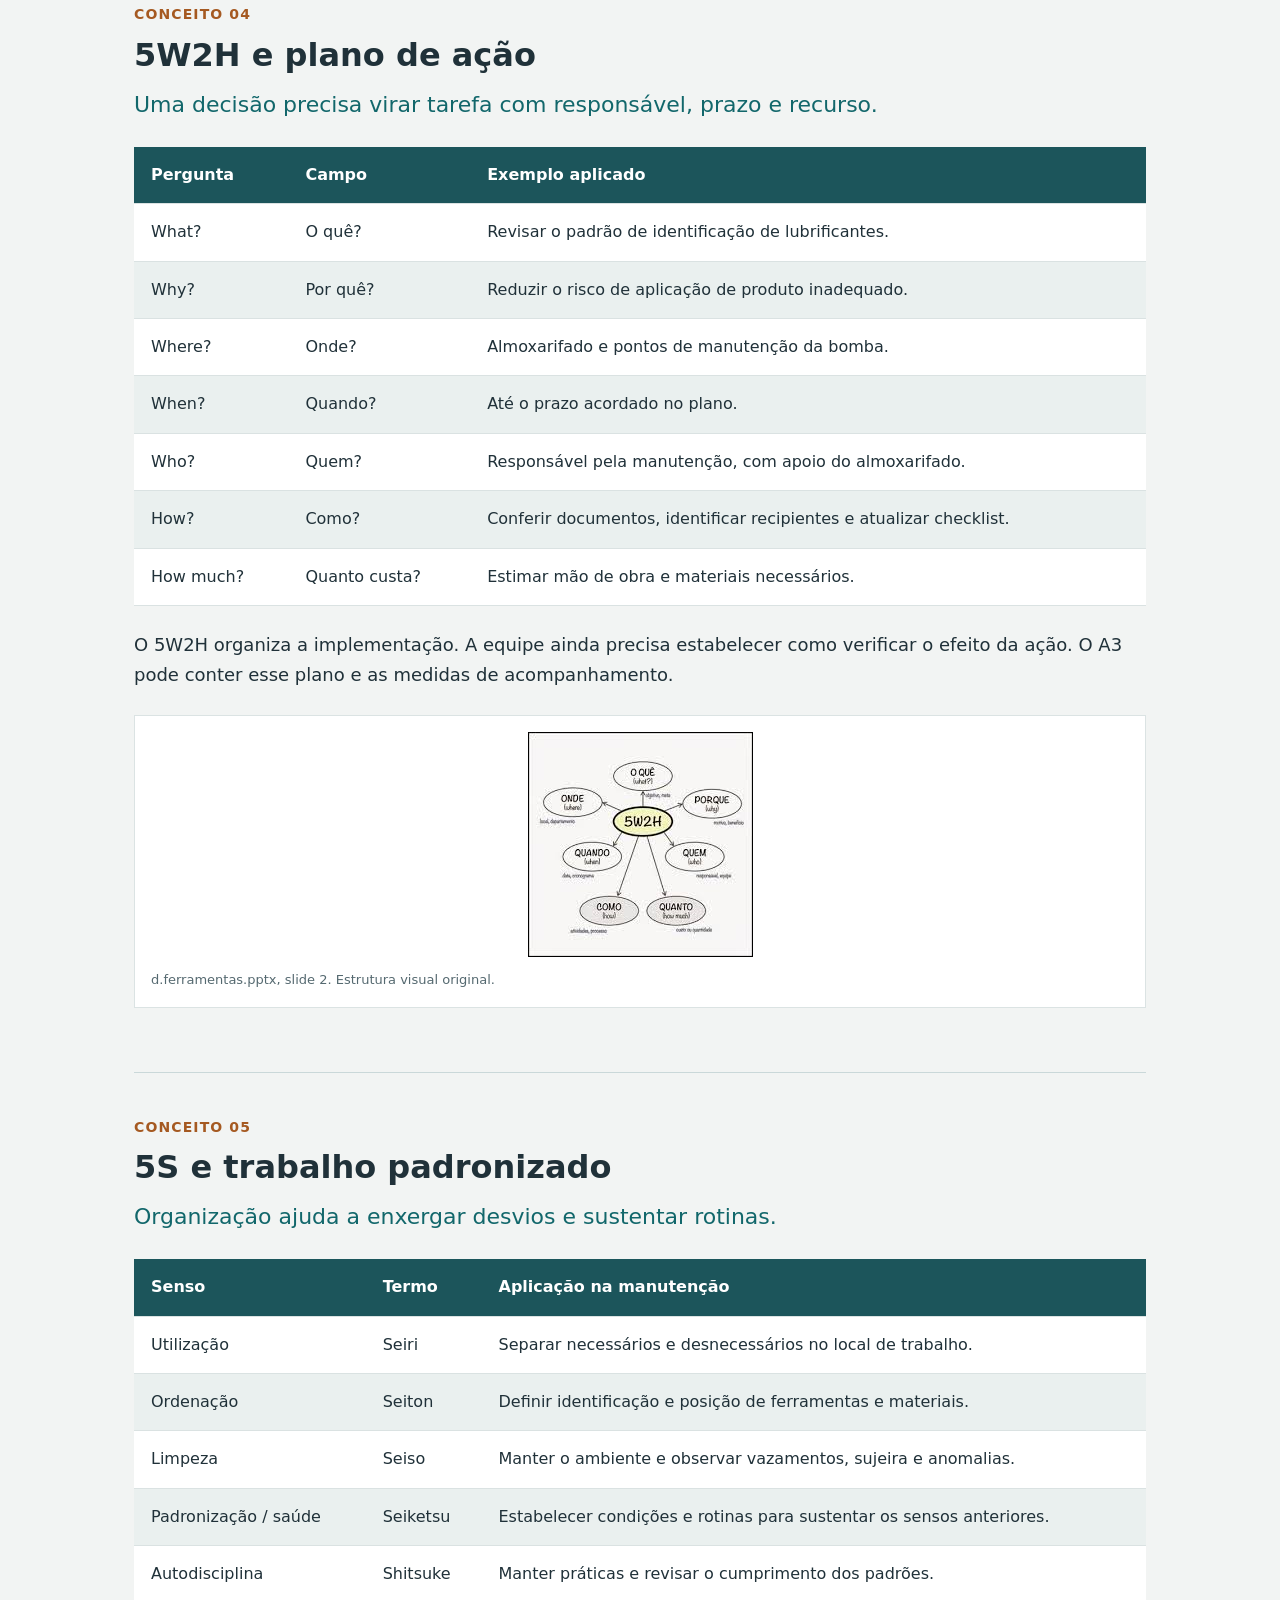
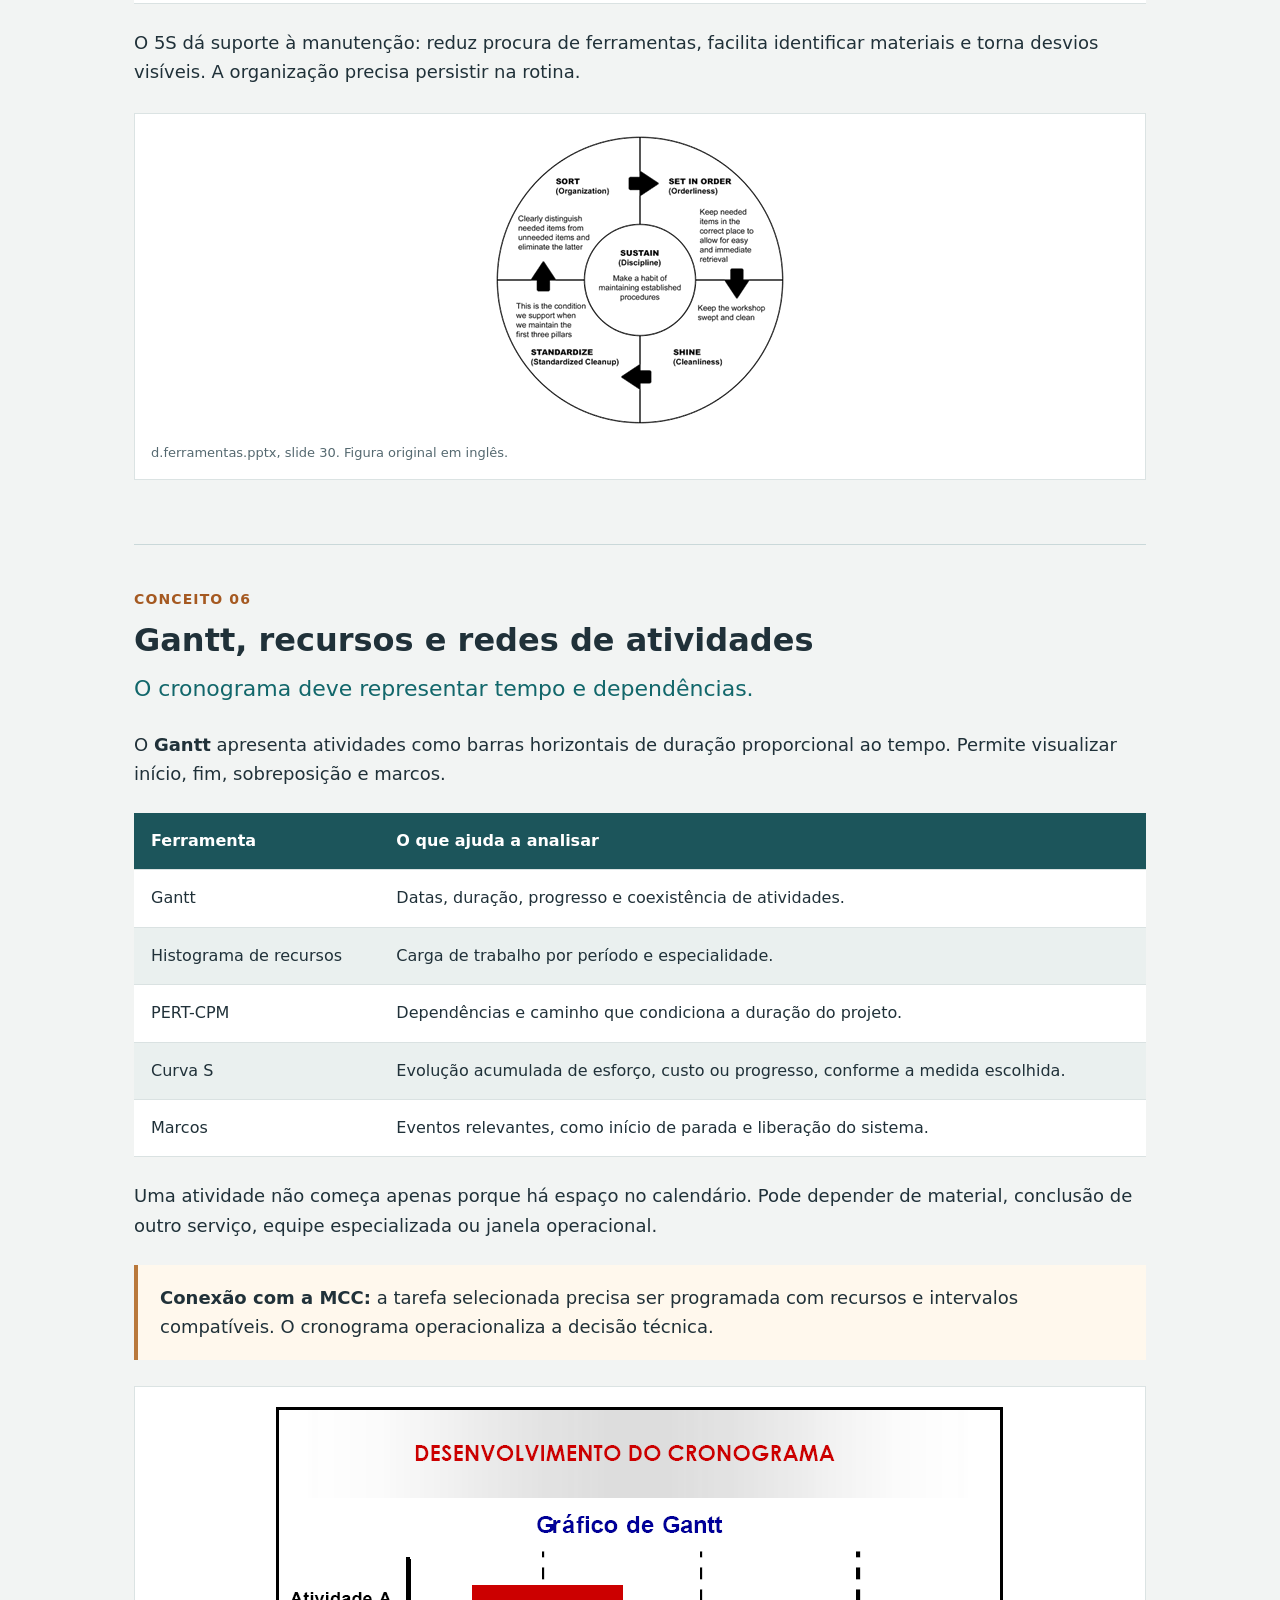
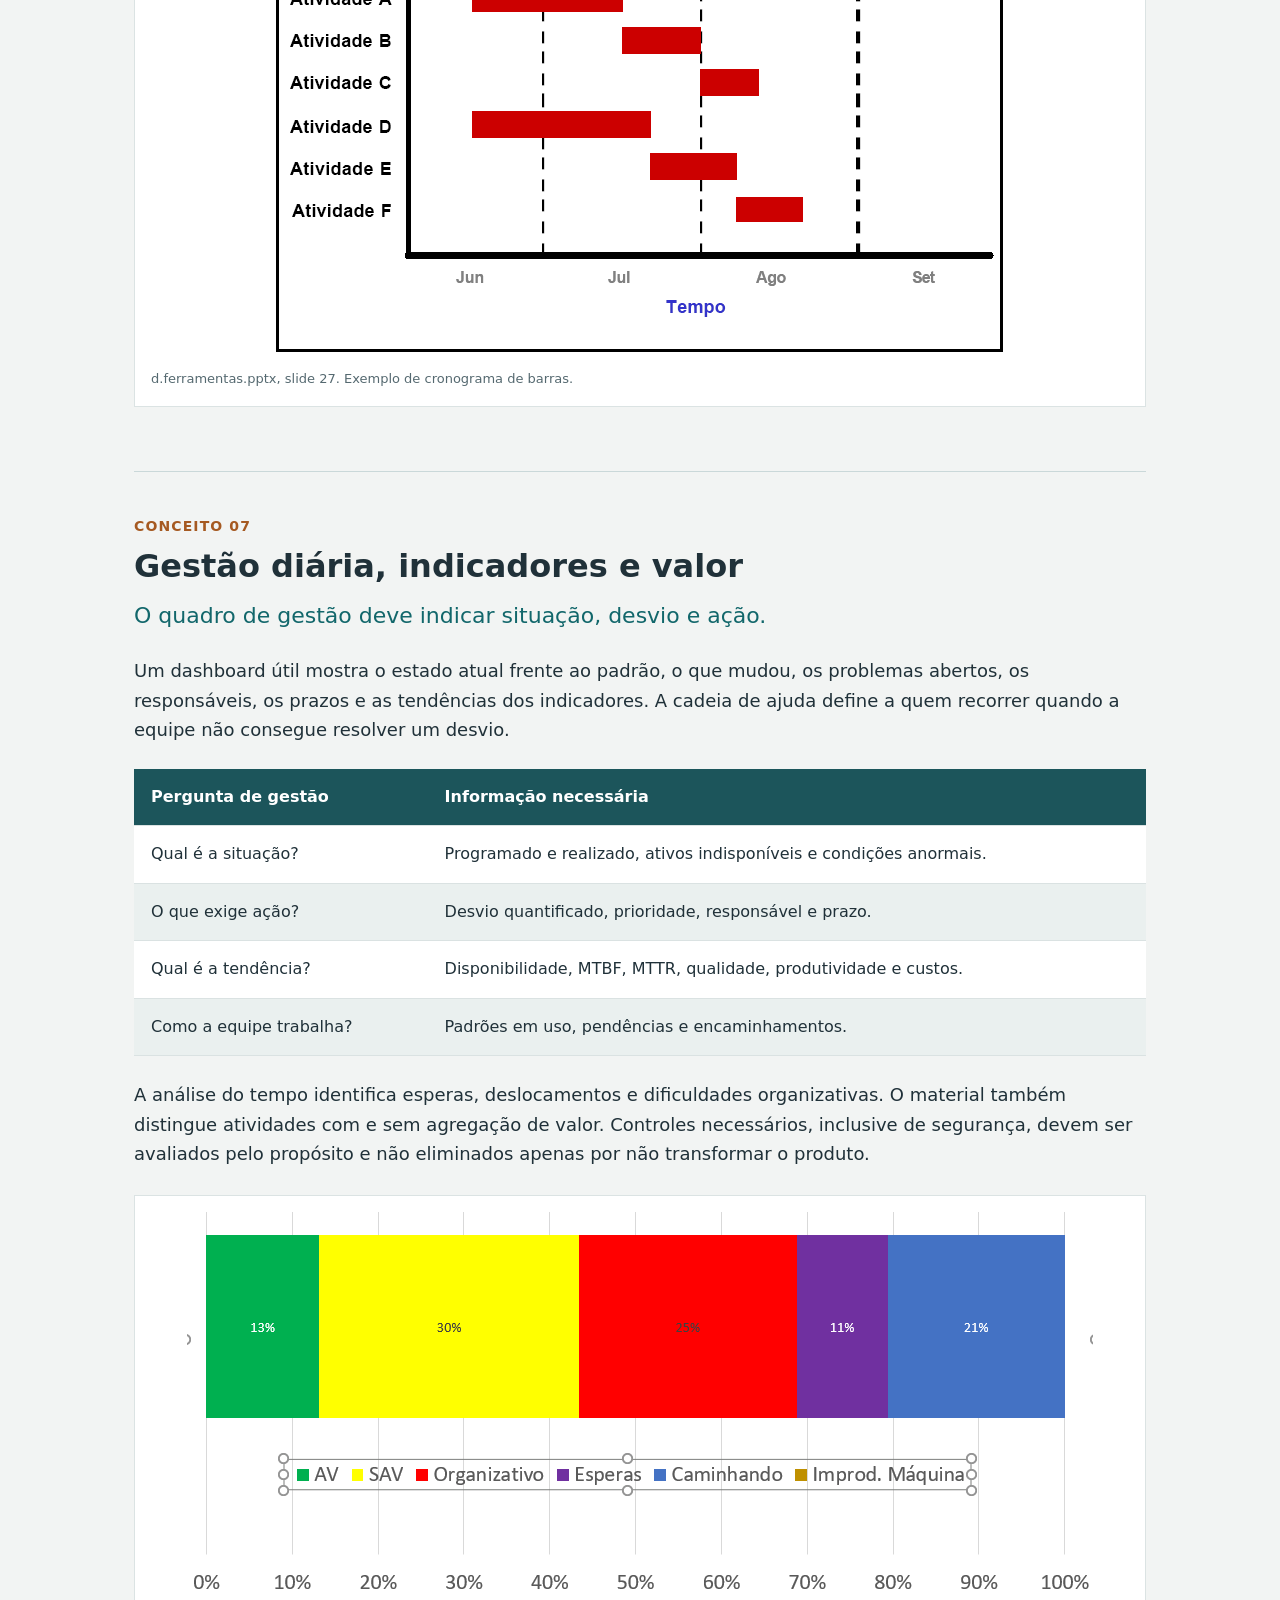
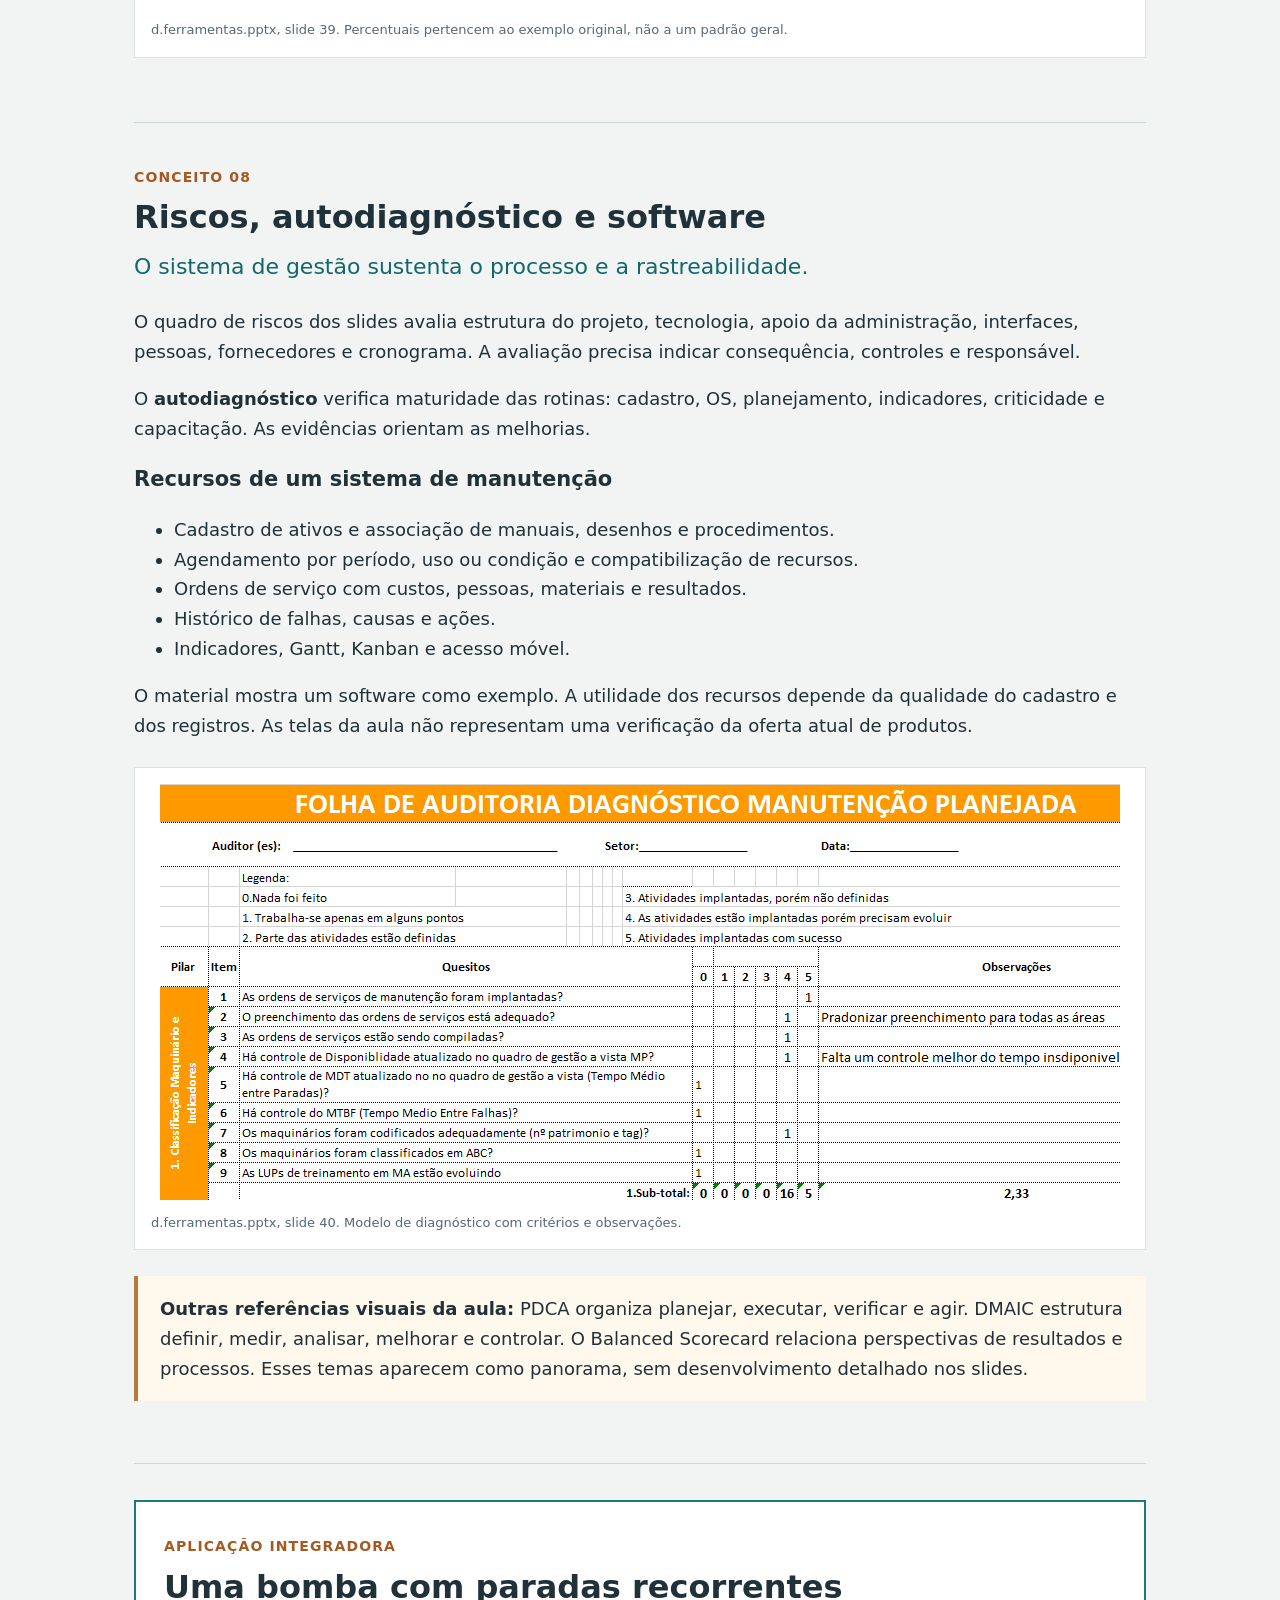
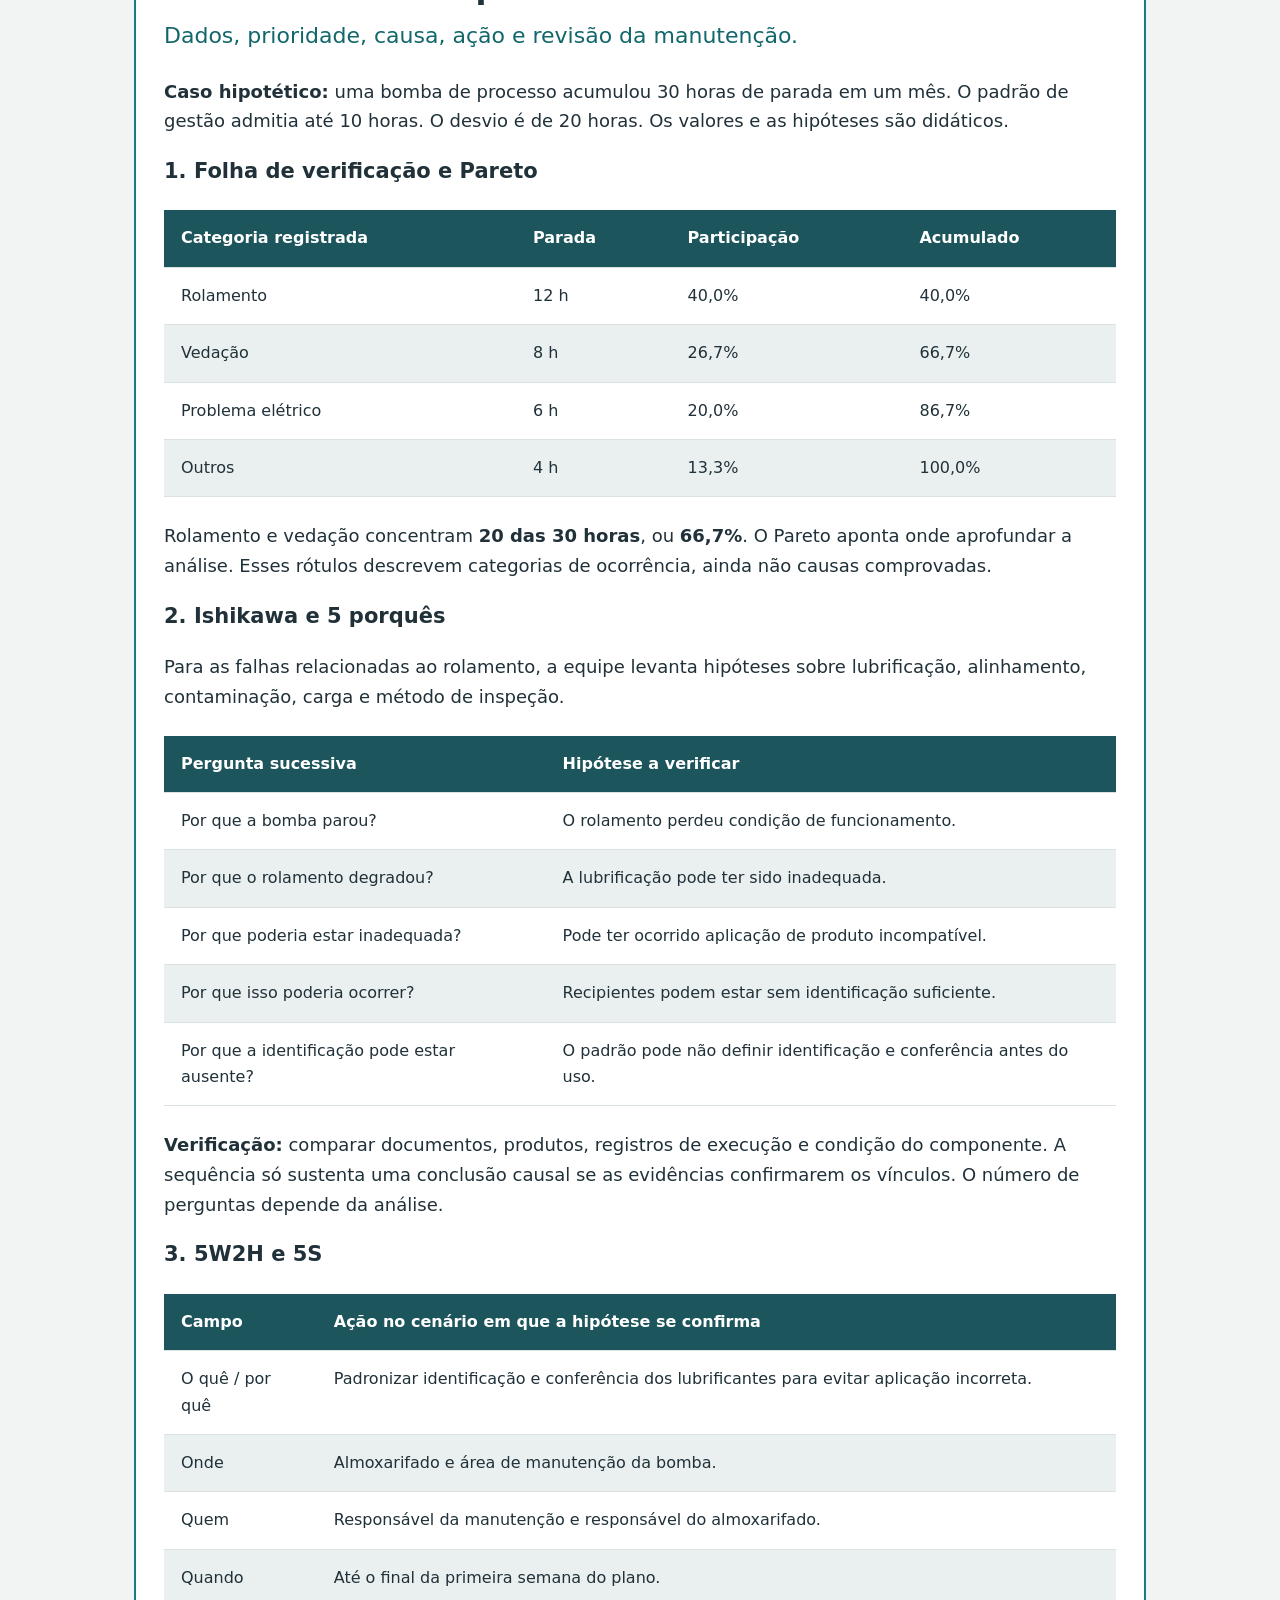
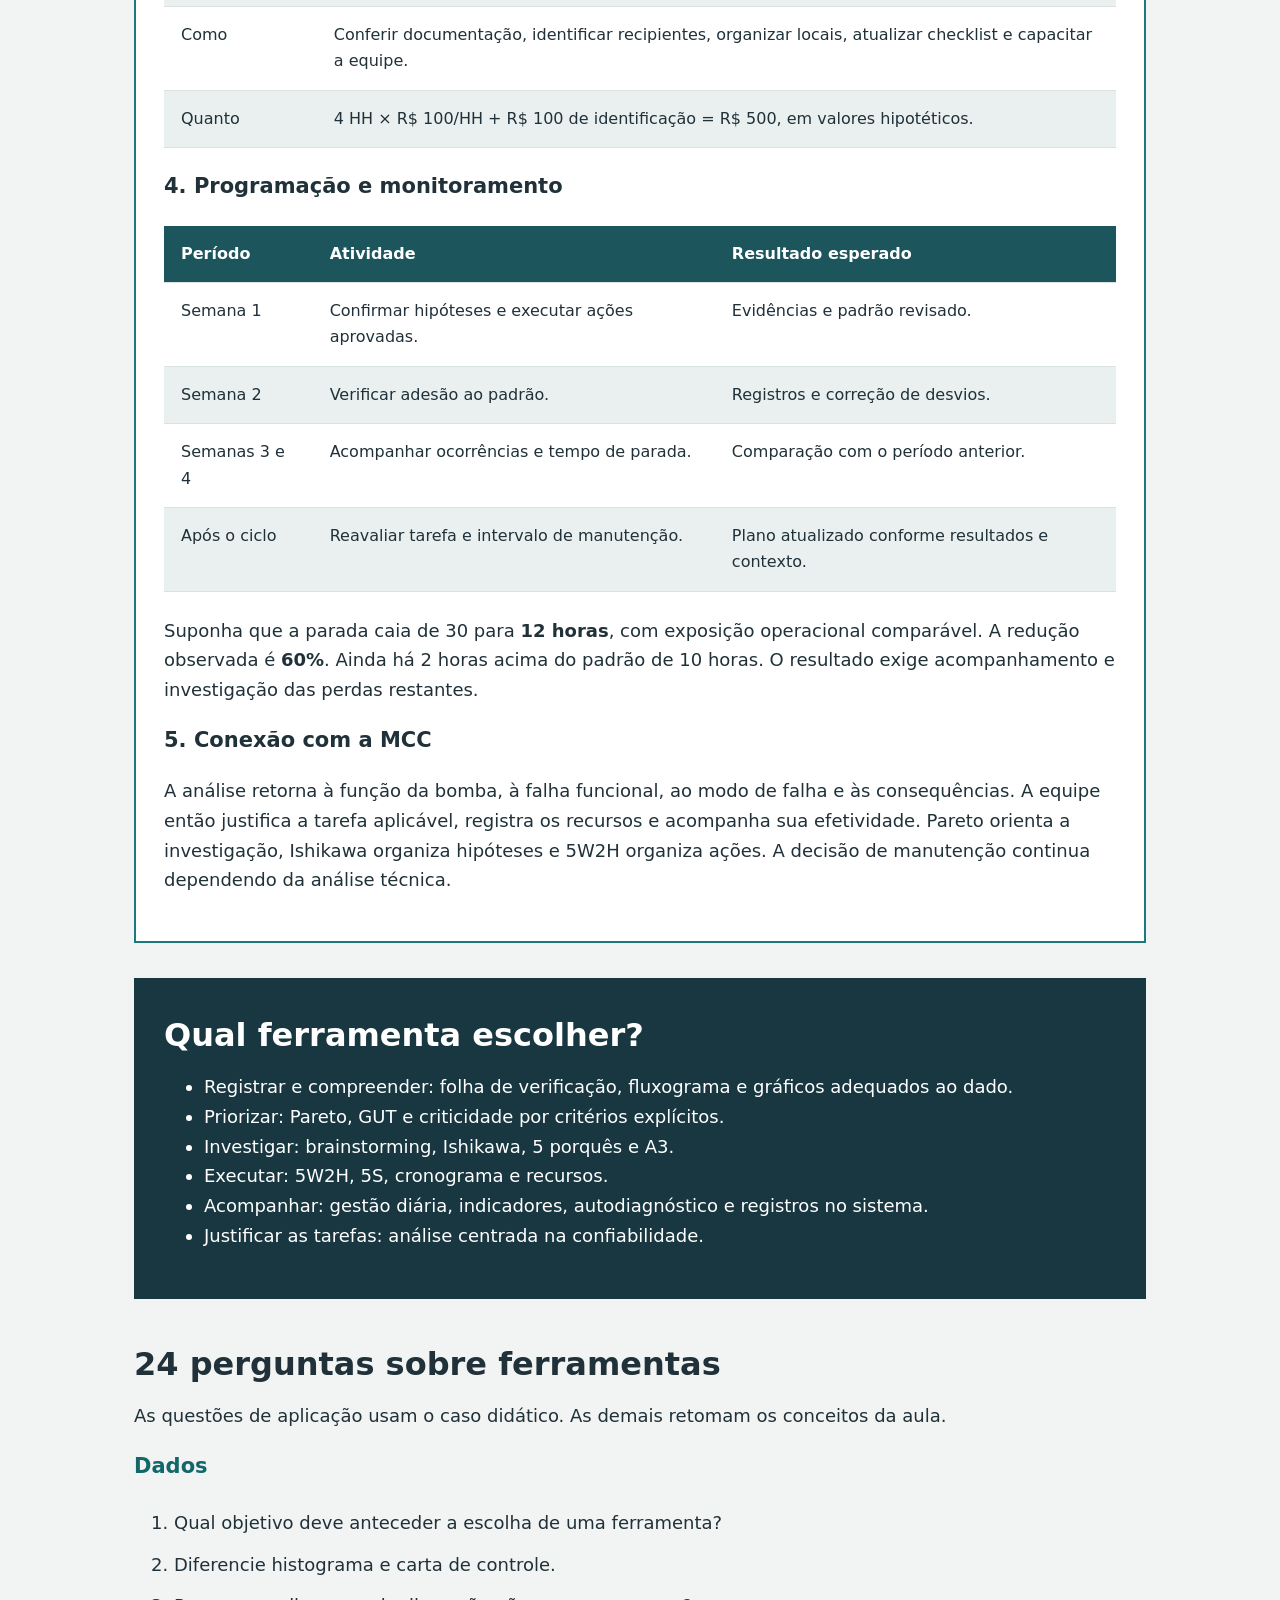
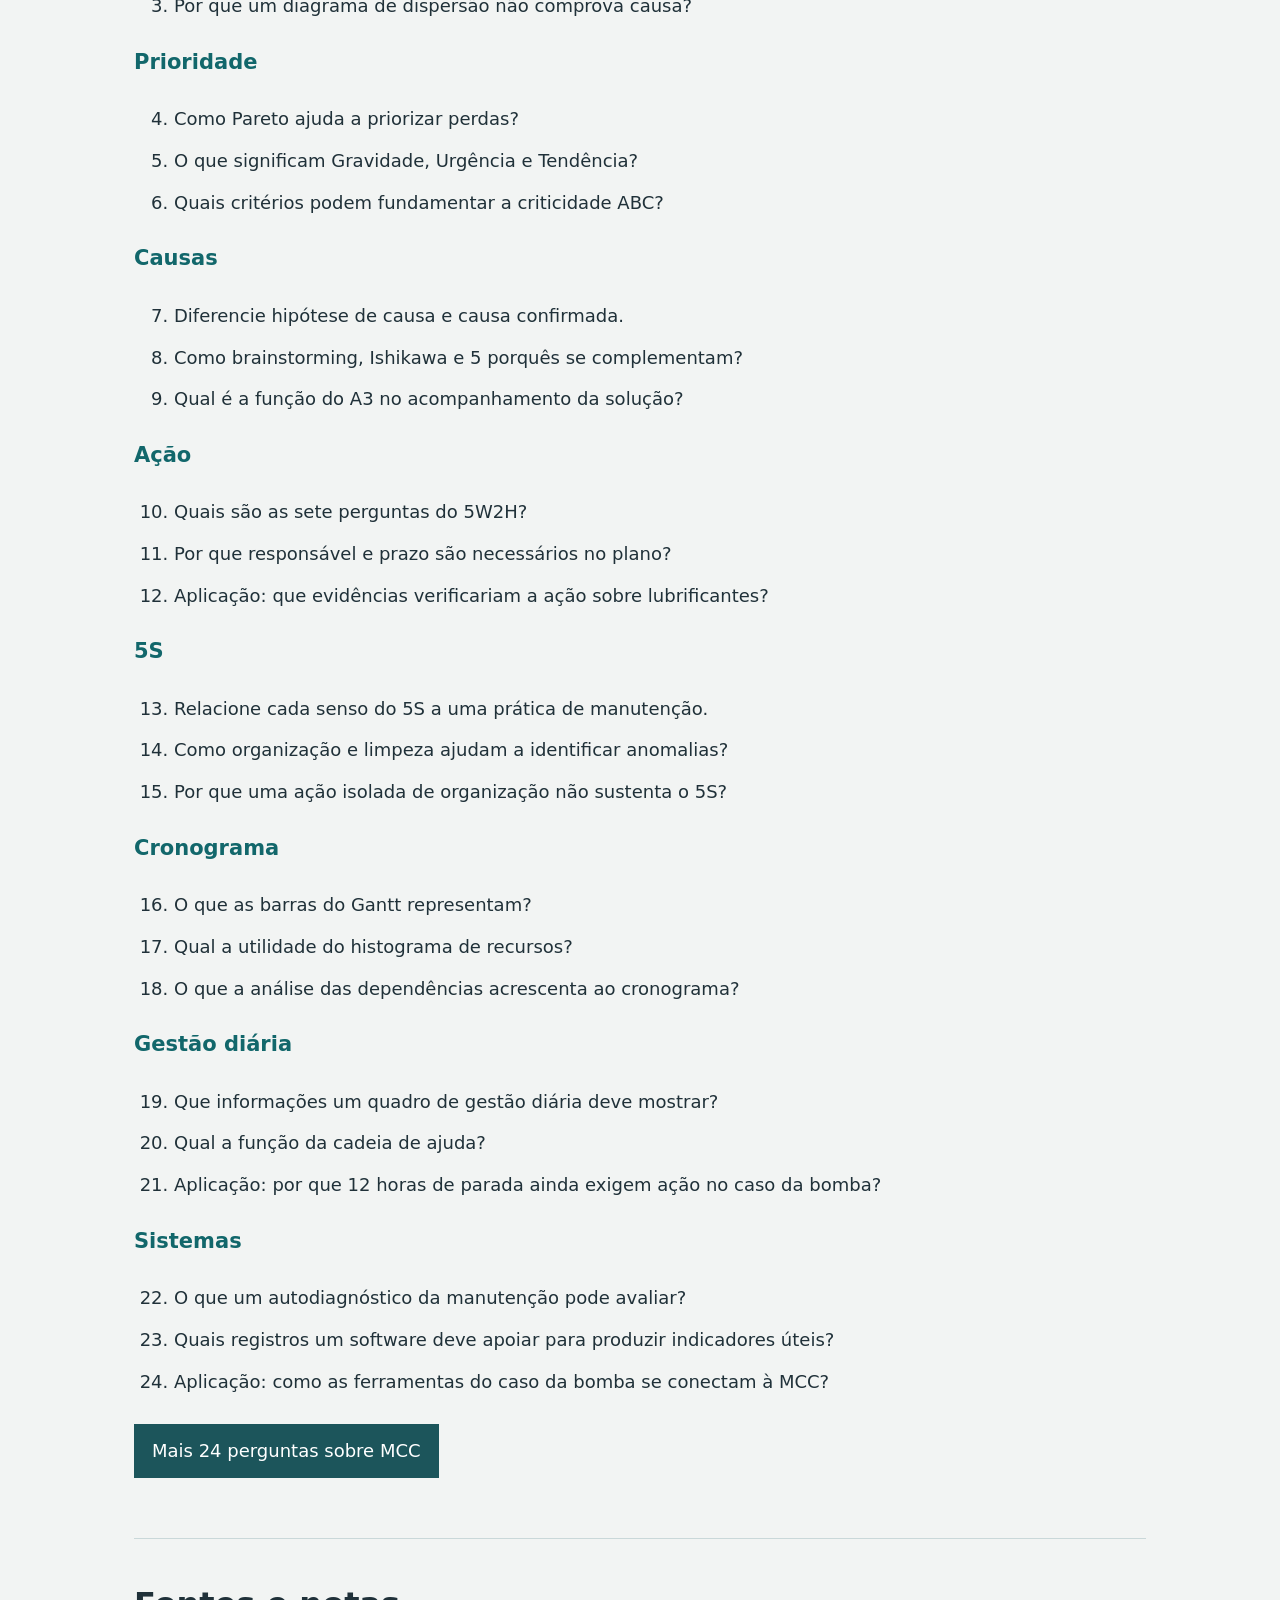
==== commit 94386e2c: "Add files via upload" ====
--- a/eng_m/index.html
+++ b/eng_m/index.html
@@ -1 +1 @@
-<!doctype html><html lang="pt-BR"><head><meta charset="utf-8"><meta name="viewport" content="width=device-width,initial-scale=1"><title>Engenharia da Manutenção | MCC</title><meta name="description" content="Resumo didático de Manutenção Centrada em Confiabilidade: funções, falhas, FMEA, riscos, requisitos e implantação."><style>*{box-sizing:border-box}html{scroll-behavior:smooth}body{margin:0;background:#f2f4f3;color:#203139;font:18px/1.65 system-ui,-apple-system,Segoe UI,sans-serif}header{background:#183740;color:white;padding:68px max(6vw,24px) 54px}header .inner,main,nav .inner{max-width:1060px;margin:auto}.eyebrow{font-size:13px;letter-spacing:.13em;text-transform:uppercase;color:#f1c17b}h1{font-size:clamp(34px,5vw,62px);line-height:1.08;max-width:900px;margin:18px 0}header p{max-width:760px;color:#dfebed}.meta{font-size:14px}nav{background:white;border-bottom:1px solid #cedbdc}nav .inner{display:flex;flex-wrap:wrap;gap:8px 22px;padding:18px 24px}nav a{color:#12676b;font-size:14px;text-decoration:none}main{padding:32px 24px 60px}section{padding:38px 0;border-bottom:1px solid #cad8d9;scroll-margin-top:24px}h2{font-size:32px;line-height:1.2;margin:8px 0 12px}h3{font-size:21px;line-height:1.4}.number{font-weight:750;color:#a55921;font-size:14px;letter-spacing:.08em}.lead{font-size:22px;color:#12676b;margin-top:0}.tablewrap{overflow:auto;margin:24px 0}table{border-collapse:collapse;width:100%;background:white;font-size:16px}th{text-align:left;background:#1c555b;color:white}th,td{padding:15px 17px;border-bottom:1px solid #dae2e2;vertical-align:top}tbody tr:nth-child(even){background:#eaf0ef}aside{border-left:4px solid #b9783b;background:#fff8ed;padding:18px 22px;margin:24px 0}figure{margin:26px 0;background:white;padding:16px;border:1px solid #dbe3e3}figure img{display:block;width:auto;max-width:100%;max-height:560px;height:auto;margin:auto}figcaption{font-size:13px;color:#556970;margin-top:12px}.figpair,.triplet{display:grid;grid-template-columns:repeat(2,minmax(0,1fr));gap:20px}.triplet{grid-template-columns:repeat(3,minmax(0,1fr))}.triplet article{border-top:3px solid #1c7a7d;padding:0 10px}.formula{background:#dbeceb;color:#15565a;font-size:28px;text-align:center;padding:22px;font-weight:750}.note{font-size:15px;color:#53666e}.summary{background:#183740;color:white;padding:30px;border:0;margin-top:35px}.summary h2{color:white}.questions h3{color:#12676b}.questions li{padding:6px 0}footer{font-size:14px;background:#e3ebea;padding:28px 24px}footer p{max-width:1060px;margin:8px auto}.print{background:white;border:1px solid #becfcd;border-radius:4px;padding:10px 18px;font:inherit;color:#183740;cursor:pointer}@media(max-width:650px){body{font-size:17px}header{padding:40px 24px}.figpair,.triplet{grid-template-columns:1fr}h2{font-size:27px}main{padding:20px}th,td{padding:12px;min-width:135px}section{padding:28px 0}}@media print{body{background:white;font-size:11pt}header{padding:20px;background:white;color:#183740}header p,.eyebrow{color:#183740}h1{font-size:28pt}nav,.print{display:none}main{padding:0}section{padding:18px 0}h2{font-size:19pt}figure,aside,tr{break-inside:avoid}figure img{max-height:300px}.summary{background:white;color:#183740;border:1px solid #183740}.summary h2{color:#183740}footer{background:white}}</style></head><body><header><div class="inner"><div class="eyebrow">UFPel · Engenharia da Manutenção</div><h1>Manutenção Centrada em Confiabilidade</h1><p>Resumo da aula: compreender a função do sistema, avaliar as consequências das falhas e justificar as tarefas de manutenção.</p><div class="meta">Material dos professores Alejandro Martins e Gilson Porciúncula<br>8 conceitos · 7 figuras · 24 perguntas de revisão</div></div></header><nav aria-label="Sumário"><div class="inner"><a href="#fundamentos">01 Função e contexto operacional</a><a href="#indicadores">02 Confiabilidade e disponibilidade</a><a href="#falhas">03 Defeito, erro e falha</a><a href="#fmea">04 FMEA e criticidade</a><a href="#riscos">05 Riscos, segurança e proteção</a><a href="#requisitos">06 Requisitos e análise de causas</a><a href="#tarefas">07 Seleção das tarefas de manutenção</a><a href="#implantacao">08 Implantação e melhoria contínua</a><a href="#questoes">Perguntas</a></div></nav><main><section id="visao-geral"><h2>O raciocínio da MCC</h2><p>Primeiro, definir a função. Depois, compreender como ela pode falhar e quais consequências isso produz. Essa análise fundamenta a escolha de tarefas, os intervalos e a revisão do plano com os resultados da operação.</p><p>A aula conecta manutenção de equipamentos, confiabilidade de software, segurança e proteção de dados: em todos os casos, interessa preservar o serviço exigido no contexto de uso.</p><button class="print" onclick="window.print()">Imprimir resumo</button></section><section id="fundamentos"><span class="number">CONCEITO 01</span><h2>Função e contexto operacional</h2><p class="lead">A MCC começa pelo serviço que o sistema deve entregar.</p><p>A <strong>Manutenção Centrada em Confiabilidade (MCC ou RCM)</strong> organiza decisões para preservar funções, analisar falhas e escolher tarefas de manutenção efetivas. O desempenho exigido depende do contexto: carga, ambiente, utilização e consequências da interrupção.</p><ul><li>A função precisa indicar o que se espera e o nível de desempenho aceitável.</li><li>A análise integra engenharia, operadores e técnicos de manutenção.</li><li>A redução do custo do ciclo de vida (LCC) acompanha os requisitos de segurança, ambiente e operação.</li><li>A MCC pode orientar o projeto e revisar programas existentes.</li></ul><aside><strong>Exemplo aplicado:</strong> “bombear água” é uma descrição incompleta. Para analisar falhas, é preciso definir vazão e pressão exigidas, fluido, regime de trabalho e condições de operação.</aside><figure><img src="IMG/evolucao.png" alt="Evolução das técnicas de manutenção, da corretiva às práticas de confiabilidade" loading="lazy"><figcaption>Figura do slide 3. Linha do tempo esquemática do material original, com crédito Engeteles. As datas indicam períodos aproximados.</figcaption></figure></section><section id="indicadores"><span class="number">CONCEITO 02</span><h2>Confiabilidade e disponibilidade</h2><p class="lead">Operar sem falhar e estar pronto para operar são medidas diferentes.</p><div class="tablewrap"><table><thead><tr><th>Conceito</th><th>Pergunta que responde</th><th>Interpretação</th></tr></thead><tbody><tr><td>Confiabilidade</td><td>O sistema cumpre sua função sem falhas durante um intervalo?</td><td>Probabilidade vinculada ao tempo, às condições e à função especificada.</td></tr><tr><td>Disponibilidade</td><td>O sistema está operacional quando solicitado?</td><td>Considera a possibilidade de estar em funcionamento após recuperação.</td></tr><tr><td>Probabilidade de falha sob demanda</td><td>Qual a chance de falhar quando houver uma solicitação?</td><td>O exemplo 0,001 corresponde a uma chance de 1 em 1.000 por demanda.</td></tr><tr><td>Taxa de ocorrência de falhas</td><td>Quantas falhas ocorrem por unidade de tempo?</td><td>Permite acompanhar o comportamento ao longo da operação.</td></tr></tbody></table></div><aside><strong>Comparação aplicada:</strong> um equipamento pode sofrer várias falhas curtas e retornar rapidamente ao serviço. Sua disponibilidade pode ser alta, embora a continuidade sem falhas seja baixa.</aside><p class="note">Cuidado com a simplificação dos slides: o inverso de uma taxa de falha não representa universalmente o tempo médio para falha. Essa relação exige hipóteses específicas sobre o modelo e o significado da taxa utilizada.</p></section><section id="falhas"><span class="number">CONCEITO 03</span><h2>Defeito, erro e falha</h2><p class="lead">Um defeito pode existir sem chegar a interromper o serviço.</p><div class="tablewrap"><table><thead><tr><th>Termo</th><th>Significado</th><th>Exemplo do material</th></tr></thead><tbody><tr><td>Erro humano</td><td>Ação ou decisão que introduz um defeito.</td><td>Programar a próxima transmissão somando uma hora sem tratar a mudança de dia.</td></tr><tr><td>Defeito de sistema</td><td>Característica interna capaz de produzir estado incorreto.</td><td>Código sem verificação da passagem de 23 h para 0 h.</td></tr><tr><td>Erro de sistema</td><td>Estado interno incorreto.</td><td>Horário de transmissão definido como 24.xx.</td></tr><tr><td>Falha de sistema</td><td>Serviço entregue fora do esperado.</td><td>Dados meteorológicos deixam de ser transmitidos.</td></tr></tbody></table></div><p>Essa propagação depende das condições. O trecho defeituoso pode não ser executado, um estado incorreto pode ser corrigido antes de afetar o serviço, ou um mecanismo de proteção pode conter o problema.</p><div class="triplet"><article><h3>Prevenção</h3><p>Evitar introduzir defeitos, com práticas de desenvolvimento e análise estática.</p></article><article><h3>Detecção e remoção</h3><p>Encontrar e corrigir defeitos por verificação, validação, testes e depuração.</p></article><article><h3>Tolerância</h3><p>Conter os efeitos de defeitos, por verificações automáticas e redundância.</p></article></div><p><strong>Tipos de falha apresentados:</strong> perda de serviço, entrega incorreta e corrupção do sistema ou dos dados.</p></section><section id="fmea"><span class="number">CONCEITO 04</span><h2>FMEA e criticidade</h2><p class="lead">A análise relaciona cada modo de falha aos efeitos e às prioridades de ação.</p><div class="tablewrap"><table><thead><tr><th>Elemento</th><th>O que registrar</th><th>Exemplo aplicado: bombeamento</th></tr></thead><tbody><tr><td>Função</td><td>Serviço e desempenho exigidos.</td><td>Entregar água à vazão especificada.</td></tr><tr><td>Falha funcional</td><td>Incapacidade de cumprir a função no nível exigido.</td><td>Vazão abaixo do mínimo.</td></tr><tr><td>Modo de falha</td><td>Evento que provoca a falha funcional.</td><td>Rolamento travado.</td></tr><tr><td>Efeito</td><td>O que acontece quando o modo ocorre.</td><td>Eixo deixa de girar e o fluxo é interrompido.</td></tr><tr><td>Consequência</td><td>Por que a falha importa.</td><td>Interrupção do processo ou comprometimento de uma função de segurança.</td></tr></tbody></table></div><p><strong>FMEA</strong> é a análise dos modos de falha e seus efeitos. A <strong>FMECA</strong> acrescenta uma análise de criticidade. Elas apoiam a MCC, mas não substituem a seleção de tarefas, intervalos, execução e acompanhamento.</p><div class="formula">NPR / RPN = O × S × D</div><p>Na pontuação usada nos slides, <strong>O</strong> representa ocorrência, <strong>S</strong> severidade e <strong>D</strong> detecção. As escalas precisam ter critérios definidos. Na convenção usual, maior pontuação de detecção significa maior dificuldade de detectar a falha.</p><aside><strong>Exemplo numérico aplicado:</strong> O = 4, S = 8 e D = 5 resultam em NPR = 160. O resultado ajuda a priorizar, mas a severidade e as consequências também precisam de avaliação própria.</aside><p class="note">NPR significa Número de Prioridade de Risco. Os percentuais do slide 5 são ilustrativos e não constituem uma distribuição universal de estratégias de manutenção.</p><figure><img src="IMG/fmea.png" alt="Planilha de análise de modos de falha de um sistema de bombeamento" loading="lazy"><figcaption>Exemplo de FMEA do slide 6. Figura original com identificação Citysystems. Amplie para examinar os campos.</figcaption></figure></section><section id="riscos"><span class="number">CONCEITO 05</span><h2>Riscos, segurança e proteção</h2><p class="lead">As consequências orientam os controles e os requisitos do sistema.</p><p><strong>Perigo</strong> é uma condição com potencial de causar dano. <strong>Acidente</strong> é um evento que produz dano. A avaliação do <strong>risco</strong> considera a possibilidade de ocorrência e a gravidade das consequências.</p><figure><img src="IMG/riscos.jpg" alt="Identificação, análise, decomposição e redução dos riscos" loading="lazy"><figcaption>Especificação dirigida a riscos, slide 17.</figcaption></figure><div class="triplet"><article><h3>Prevenir o perigo</h3><p>O comando bimanual de uma máquina de corte exemplifica uma medida para afastar as mãos da zona perigosa.</p></article><article><h3>Detectar e neutralizar</h3><p>Detectar pressão excessiva e atuar com válvula de alívio.</p></article><article><h3>Limitar danos</h3><p>Conter as consequências de um acidente por recursos de proteção.</p></article></div><p>O material distingue riscos intoleráveis, riscos que devem ser reduzidos tanto quanto razoavelmente praticável e riscos aceitáveis. A avaliação acompanha o ambiente, as decisões de projeto e a operação. A ausência de detecção pelo software não elimina um risco.</p><h3>Proteção de sistemas e dados</h3><div class="tablewrap"><table><thead><tr><th>Termo</th><th>Significado</th></tr></thead><tbody><tr><td>Ativo</td><td>Sistema, informação ou outro elemento de valor a proteger.</td></tr><tr><td>Vulnerabilidade</td><td>Fraqueza que pode ser explorada.</td></tr><tr><td>Ameaça</td><td>Circunstância ou agente com potencial de causar dano.</td></tr><tr><td>Ataque</td><td>Ação que explora uma vulnerabilidade.</td></tr><tr><td>Exposição</td><td>Perdas ou danos possíveis.</td></tr><tr><td>Controle</td><td>Medida que reduz a vulnerabilidade ou os efeitos de uma ameaça.</td></tr></tbody></table></div><aside><strong>Exemplo da aula:</strong> registros de pacientes são ativos. Senhas fracas são vulnerabilidades. O acesso indevido ameaça a confidencialidade e pode produzir prejuízo e perda de confiança.</aside></section><section id="requisitos"><span class="number">CONCEITO 06</span><h2>Requisitos e análise de causas</h2><p class="lead">Uma necessidade de segurança deve resultar em comportamento verificável.</p><p><strong>Requisitos não funcionais</strong> expressam metas de confiabilidade ou limites de indisponibilidade. <strong>Requisitos funcionais</strong> definem mecanismos para prevenir, detectar ou tolerar defeitos.</p><p>No exemplo didático da bomba de insulina, os requisitos incluem limites por dose e por dia, diagnóstico de hardware, tratamento de exceções, alarmes e suspensão da liberação diante de anomalias. O objetivo é mostrar como perigos originam requisitos de proteção.</p><figure><img src="IMG/arvore_falhas.png" alt="Árvore com combinações de eventos que podem causar dose incorreta de insulina" loading="lazy"><figcaption>Árvore de falhas apresentada no slide 20. Exemplo de análise causal, sem constituir orientação clínica.</figcaption></figure><p>A <strong>FTA</strong> (árvore de falhas) investiga combinações de causas de um evento indesejado. A <strong>ETA</strong> (árvore de eventos) explora consequências de um evento iniciador conforme a atuação ou falha das barreiras. Ambas apoiam a análise sistemática.</p></section><section id="tarefas"><span class="number">CONCEITO 07</span><h2>Seleção das tarefas de manutenção</h2><p class="lead">Cada modo de falha exige uma ação aplicável e efetiva.</p><div class="tablewrap"><table><thead><tr><th>Alternativa</th><th>Quando a análise pode justificá-la</th></tr></thead><tbody><tr><td>Manutenção baseada na condição</td><td>Existe sinal de degradação que pode ser acompanhado para permitir uma intervenção útil.</td></tr><tr><td>Restauração ou substituição programada</td><td>O comportamento da falha e o intervalo escolhido justificam agir por tempo ou uso.</td></tr><tr><td>Procura de falhas</td><td>É necessário verificar funções cuja falha permanece oculta na operação normal.</td></tr><tr><td>Operar até a falha e corrigir</td><td>As consequências são aceitáveis e a análise justifica essa escolha.</td></tr><tr><td>Reprojeto</td><td>As tarefas disponíveis não controlam adequadamente as consequências.</td></tr><tr><td>Ações pró-ativas</td><td>É possível atuar sobre causas e condições que favorecem as falhas.</td></tr></tbody></table></div><p>A decisão considera consequências para pessoas, ambiente, produção e custos, além da viabilidade técnica. Uma falha oculta pode comprometer uma proteção sem interromper imediatamente a operação.</p><aside><strong>Exemplo aplicado:</strong> uma bomba de reserva pode estar indisponível sem que ninguém perceba enquanto a principal funciona. Uma verificação funcional planejada ajuda a descobrir essa falha oculta.</aside><h3>Sete perguntas que organizam a análise</h3><ol><li>Quais funções e padrões de desempenho o sistema deve cumprir?</li><li>Como ele pode deixar de cumprir essas funções?</li><li>Quais modos de falha provocam cada falha funcional?</li><li>O que acontece quando cada modo de falha ocorre?</li><li>Quais são as consequências de cada falha?</li><li>Quais tarefas podem prevenir ou antecipar a falha?</li><li>O que fazer quando não existe tarefa pró-ativa adequada?</li></ol><p class="note">Perguntas reorganizadas a partir dos slides para explicitar a diferença entre efeito e consequência.</p><figure><img src="IMG/equipamento.png" alt="Ilustração de equipamento industrial" loading="lazy"><figcaption>Equipamento representado no slide 5. A tarefa deve responder ao modo de falha e ao contexto de uso.</figcaption></figure></section><section id="implantacao"><span class="number">CONCEITO 08</span><h2>Implantação e melhoria contínua</h2><p class="lead">A análise só produz resultado quando vira um plano executado e revisado.</p><div class="tablewrap"><table><thead><tr><th>Etapa do referencial da aula</th><th>Resultado esperado</th></tr></thead><tbody><tr><td>0. Avaliar a adequação</td><td>Definir se e onde a MCC é pertinente.</td></tr><tr><td>1. Preparar</td><td>Organizar equipe, capacitação e condições do estudo.</td></tr><tr><td>2. Selecionar o sistema e coletar informações</td><td>Delimitar fronteiras, funções e histórico.</td></tr><tr><td>3. Elaborar FMECA</td><td>Registrar modos de falha, efeitos e criticidade.</td></tr><tr><td>4. Selecionar funções significativas</td><td>Classificar os modos de falha e suas consequências.</td></tr><tr><td>5. Selecionar tarefas</td><td>Definir ações aplicáveis e efetivas.</td></tr><tr><td>6. Definir intervalos e agrupamentos</td><td>Organizar a programação inicial.</td></tr><tr><td>7. Documentar e implementar</td><td>Converter decisões em procedimentos e execução.</td></tr><tr><td>8. Acompanhar e realimentar</td><td>Rever resultados e ajustar tarefas e intervalos.</td></tr></tbody></table></div><div class="figpair"><figure><img src="IMG/implantacao_1.png" alt="Preparação, seleção do sistema e análise de funções" loading="lazy"><figcaption>Fluxo de implantação do slide 7.</figcaption></figure><figure><img src="IMG/implantacao_2.png" alt="Análise de informações, seleção de tarefas e definição de frequências" loading="lazy"><figcaption>Continuação do fluxo, slide 8.</figcaption></figure></div><p>Cada etapa precisa explicitar <strong>objetivos, tarefas, saídas, controles e mecanismos</strong>. Os intervalos iniciais devem ser revistos com informações da execução.</p><h3>Características de um processo confiável</h3><p><strong>Documentável:</strong> atividades e registros definidos. <strong>Padronizado:</strong> critérios consistentes. <strong>Auditável:</strong> outras pessoas conseguem verificar a execução. <strong>Diverso:</strong> verificações usam abordagens distintas. <strong>Robusto:</strong> o processo recupera-se de falhas em atividades individuais.</p></section><section class="summary"><h2>O que guardar desta aula</h2><ul><li>A função e o desempenho exigido orientam a análise.</li><li>Confiabilidade e disponibilidade medem aspectos diferentes.</li><li>FMEA organiza modos de falha e efeitos. A MCC usa essa análise para decidir e executar ações.</li><li>Consequências, falhas ocultas e viabilidade técnica determinam as tarefas.</li><li>Documentação, acompanhamento e revisão sustentam o programa.</li></ul></section><section id="questoes" class="questions"><span class="number">ESTUDO E REVISÃO</span><h2>24 perguntas para consolidar a aula</h2><p>As questões marcadas como aplicação usam exemplos didáticos derivados dos conceitos. As demais retomam diretamente o material da aula.</p><h3>Função e contexto</h3><ol start="1"><li>Por que o contexto operacional deve fazer parte da definição de função?</li><li>Qual é a relação entre MCC e custo do ciclo de vida?</li><li>Aplicação: quais informações faltam na função “bombear água”?</li></ol><h3>Indicadores</h3><ol start="4"><li>Qual é a diferença entre confiabilidade e disponibilidade?</li><li>Como interpretar uma probabilidade de falha sob demanda de 0,001?</li><li>Aplicação: como reparos rápidos podem coexistir com falhas frequentes?</li></ol><h3>Defeitos e falhas</h3><ol start="7"><li>Diferencie erro humano, defeito, erro de sistema e falha.</li><li>Por que nem todo defeito provoca uma falha observável?</li><li>Compare prevenção, detecção e remoção, e tolerância a defeitos.</li></ol><h3>FMEA</h3><ol start="10"><li>Diferencie falha funcional, modo de falha, efeito e consequência.</li><li>O que a FMECA acrescenta à FMEA?</li><li>Aplicação: calcule o NPR para O = 4, S = 8 e D = 5. Que cuidado deve acompanhar a interpretação?</li></ol><h3>Risco e proteção</h3><ol start="13"><li>Diferencie perigo, acidente e risco.</li><li>Quais são as três formas de reduzir as consequências dos perigos apresentadas?</li><li>No exemplo dos registros de pacientes, identifique ativo, vulnerabilidade e controle.</li></ol><h3>Requisitos</h3><ol start="16"><li>Diferencie requisitos funcionais e não funcionais de confiabilidade.</li><li>Qual é a finalidade de uma árvore de falhas?</li><li>Como alarmes e suspensão da operação aparecem no exemplo didático da bomba de insulina?</li></ol><h3>Tarefas</h3><ol start="19"><li>Por que a MCC combina estratégias de manutenção?</li><li>O que caracteriza uma falha oculta?</li><li>Aplicação: por que testar periodicamente uma bomba de reserva pode ser necessário?</li></ol><h3>Implantação</h3><ol start="22"><li>Quais decisões devem anteceder a definição dos intervalos de manutenção?</li><li>Por que acompanhamento e realimentação fazem parte da implantação?</li><li>O que torna um processo documentável, auditável e robusto?</li></ol></section><section id="fontes"><h2>Fontes e notas de leitura</h2><p>Fontes: <strong>e.a.eng_manutencao.pptx</strong> e <strong>e.eng_manutencao.pptx</strong>, 36 slides cada, professores Alejandro Martins e Gilson Porciúncula. Os conteúdos textuais e as tabelas coincidem. O resumo consolida as duas fontes, sem duplicá-las.</p><p>As figuras reproduzem o material fornecido e mantêm os créditos visíveis. Exemplos aplicados e o cálculo do NPR são complementos didáticos. As perguntas da MCC foram reorganizadas para tornar as distinções conceituais explícitas.</p><p class="note">O resumo não reproduz como regra os percentuais ilustrativos do slide 5, não trata ausência de detecção por software como motivo para eliminar riscos e não generaliza a relação entre taxa de falha e tempo médio. As referências normativas citadas nos slides não foram verificadas quanto à edição ou vigência e não são utilizadas aqui para prescrever conformidade.</p></section></main><footer><p>UFPel · Engenharia da Manutenção · Material de apoio ao estudo</p><p>Imagens em arquivos locais na pasta IMG. Leitura disponível sem conexão à internet.</p></footer></body></html>+<!doctype html><html lang="pt-BR"><head><meta charset="utf-8"><meta name="viewport" content="width=device-width,initial-scale=1"><title>Engenharia da Manutenção | Ferramentas e MCC</title><meta name="description" content="Aula integrada de ferramentas de gestão e qualidade e manutenção centrada em confiabilidade."><style>*{box-sizing:border-box}html{scroll-behavior:smooth}body{margin:0;background:#f2f4f3;color:#203139;font:18px/1.65 system-ui,-apple-system,Segoe UI,sans-serif}header{background:#183740;color:white;padding:68px max(6vw,24px) 54px}header .inner,main,nav .inner{max-width:1060px;margin:auto}.eyebrow{font-size:13px;letter-spacing:.13em;text-transform:uppercase;color:#f1c17b}h1{font-size:clamp(34px,5vw,62px);line-height:1.08;max-width:900px;margin:18px 0}header p{max-width:760px;color:#dfebed}.meta{font-size:14px}nav{background:white;border-bottom:1px solid #cedbdc}nav .inner{display:flex;flex-wrap:wrap;gap:8px 22px;padding:18px 24px}nav a{color:#12676b;font-size:14px;text-decoration:none}main{padding:32px 24px 60px}section{padding:38px 0;border-bottom:1px solid #cad8d9;scroll-margin-top:24px}h2{font-size:32px;line-height:1.2;margin:8px 0 12px}h3{font-size:21px;line-height:1.4}.number{font-weight:750;color:#a55921;font-size:14px;letter-spacing:.08em}.lead{font-size:22px;color:#12676b;margin-top:0}.tablewrap{overflow:auto;margin:24px 0}table{border-collapse:collapse;width:100%;background:white;font-size:16px}th{text-align:left;background:#1c555b;color:white}th,td{padding:15px 17px;border-bottom:1px solid #dae2e2;vertical-align:top}tbody tr:nth-child(even){background:#eaf0ef}aside{border-left:4px solid #b9783b;background:#fff8ed;padding:18px 22px;margin:24px 0}figure{margin:26px 0;background:white;padding:16px;border:1px solid #dbe3e3}figure img{display:block;width:auto;max-width:100%;max-height:560px;height:auto;margin:auto}figcaption{font-size:13px;color:#556970;margin-top:12px}.figpair,.triplet{display:grid;grid-template-columns:repeat(2,minmax(0,1fr));gap:20px}.triplet{grid-template-columns:repeat(3,minmax(0,1fr))}.triplet article{border-top:3px solid #1c7a7d;padding:0 10px}.formula{background:#dbeceb;color:#15565a;font-size:28px;text-align:center;padding:22px;font-weight:750}.note{font-size:15px;color:#53666e}.summary{background:#183740;color:white;padding:30px;border:0;margin-top:35px}.summary h2{color:white}.questions h3{color:#12676b}.questions li{padding:6px 0}footer{font-size:14px;background:#e3ebea;padding:28px 24px}footer p{max-width:1060px;margin:8px auto}.print{background:white;border:1px solid #becfcd;border-radius:4px;padding:10px 18px;font:inherit;color:#183740;cursor:pointer}@media(max-width:650px){body{font-size:17px}header{padding:40px 24px}.figpair,.triplet{grid-template-columns:1fr}h2{font-size:27px}main{padding:20px}th,td{padding:12px;min-width:135px}section{padding:28px 0}}@media print{body{background:white;font-size:11pt}header{padding:20px;background:white;color:#183740}header p,.eyebrow{color:#183740}h1{font-size:28pt}nav,.print{display:none}main{padding:0}section{padding:18px 0}h2{font-size:19pt}figure,aside,tr{break-inside:avoid}figure img{max-height:300px}.summary{background:white;color:#183740;border:1px solid #183740}.summary h2{color:#183740}footer{background:white}} .modulelinks{display:flex;gap:16px;flex-wrap:wrap;margin:22px 0}.modulelinks a{background:#1c555b;color:white;padding:12px 18px;text-decoration:none}.case{border:2px solid #1c7a7d;padding:28px;margin-top:36px;background:white}.small{font-size:15px}.bar{height:20px;background:#16777c;margin:5px 0}.gallery{display:grid;grid-template-columns:1fr 1fr;gap:20px}@media(max-width:650px){.gallery{grid-template-columns:1fr}.case{padding:18px}}</style></head><body><header><div class="inner"><div class="eyebrow">UFPel · Engenharia da Manutenção</div><h1>Ferramentas de gestão e confiabilidade</h1><p>Resumo integrado: dados para compreender o problema, ferramentas para organizar as decisões e MCC para justificar as tarefas de manutenção.</p><div class="meta">Professores Alejandro Martins e Gilson Porciúncula<br>2 módulos · 16 blocos conceituais · 15 figuras · 48 perguntas</div></div></header><nav aria-label="Sumário"><div class="inner"><a href="#dados">01 Dados e representação do processo</a><a href="#priorizar">02 Pareto, GUT e criticidade</a><a href="#causas">03 Brainstorming, Ishikawa, 5 porquês e A3</a><a href="#acao">04 5W2H e plano de ação</a><a href="#organizacao">05 5S e trabalho padronizado</a><a href="#prazo">06 Gantt, recursos e redes de atividades</a><a href="#diario">07 Gestão diária, indicadores e valor</a><a href="#sistema">08 Riscos, autodiagnóstico e software</a><a href="#caso">Caso prático</a><a href="#questoes">Perguntas</a><a href="mcc.html">Módulo MCC</a></div></nav><main><section id="visao-geral"><h2>Do problema à manutenção efetiva</h2><p>A equipe registra o desvio, prioriza as perdas, investiga causas, organiza ações e verifica resultados. A MCC relaciona esse trabalho às funções, aos modos de falha e às consequências do sistema.</p><div class="modulelinks"><a href="#dados">Módulo 1 · Ferramentas</a><a href="mcc.html">Módulo 2 · MCC e falhas</a></div><p>Este primeiro módulo organiza as ferramentas da aula em oito blocos. O segundo reúne os oito blocos de confiabilidade, FMEA, riscos, requisitos, seleção de tarefas e implantação.</p><button class="print" onclick="window.print()">Imprimir este módulo</button></section><section id="dados"><span class="number">CONCEITO 01</span><h2>Dados e representação do processo</h2><p class="lead">A ferramenta começa pela pergunta que a equipe precisa responder.</p><div class="tablewrap"><table><thead><tr><th>Ferramenta</th><th>Uso na manutenção</th><th>Cuidado de interpretação</th></tr></thead><tbody><tr><td>Folha de verificação / planilha</td><td>Registrar falhas, horários, ativos, causas e intervenções.</td><td>Padronizar categorias e unidades para comparar.</td></tr><tr><td>Fluxograma</td><td>Representar sequência, decisões e responsabilidades.</td><td>Conferir se corresponde ao processo real.</td></tr><tr><td>Histograma</td><td>Mostrar distribuição de uma variável, como duração dos reparos.</td><td>Distribuição não equivale a sequência temporal.</td></tr><tr><td>Diagrama de dispersão</td><td>Examinar relação entre duas variáveis, como carga e temperatura.</td><td>Associação não demonstra causa.</td></tr><tr><td>Carta de controle</td><td>Acompanhar variação no tempo com limites de controle.</td><td>Limites de controle e especificações têm finalidades diferentes.</td></tr><tr><td>Benchmarking</td><td>Comparar práticas e resultados com referências.</td><td>Considerar contexto, equipamentos e critérios usados.</td></tr></tbody></table></div><p>Antes de selecionar uma técnica, definir o objetivo: priorizar equipamentos, entender recorrências, comparar custos ou organizar trabalho. O dado precisa sustentar essa decisão.</p><figure><img src="IMG/ferramentas_qualidade.png" alt="Ferramentas da qualidade incluindo cartas, histograma, Pareto, dispersão, fluxograma e Ishikawa" loading="lazy"><figcaption>d.ferramentas.pptx, slide 2. Repertório apresentado na aula.</figcaption></figure></section><section id="priorizar"><span class="number">CONCEITO 02</span><h2>Pareto, GUT e criticidade</h2><p class="lead">Priorizar exige explicitar o critério usado.</p><div class="tablewrap"><table><thead><tr><th>Abordagem</th><th>Pergunta</th><th>Aplicação</th></tr></thead><tbody><tr><td>Pareto</td><td>Quais categorias concentram mais ocorrências, tempo ou custo?</td><td>Ordenar perdas de manutenção por categoria e acompanhar o acumulado.</td></tr><tr><td>GUT</td><td>Qual problema combina gravidade, urgência e tendência de piora?</td><td>Comparar problemas com escalas e critérios definidos.</td></tr><tr><td>Classificação ABC</td><td>Qual é o impacto da falha de cada equipamento?</td><td>Classificar criticidade considerando segurança, qualidade, produção, confiabilidade, reparo e custo.</td></tr><tr><td>Critérios e pesos</td><td>Como combinar dimensões de importância diferente?</td><td>Definir critérios cᵢ, pesos wᵢ e regra de agregação antes de pontuar.</td></tr></tbody></table></div><p>A criticidade do ativo e a prioridade de uma OS são relacionadas, mas a decisão também depende da situação atual. Um problema de segurança pode exigir tratamento mesmo com baixa frequência.</p><aside><strong>Exemplo:</strong> Pareto por número de falhas pode produzir uma ordem diferente de Pareto por horas de parada. O título e a unidade devem informar qual perda está em análise.</aside><p class="note">A proporção 80/20 é uma referência conhecida, não uma obrigação dos dados. GUT significa Gravidade, Urgência e Tendência. A pontuação exige uma convenção explícita. A classificação ABC dos slides não determina automaticamente uma única estratégia de manutenção.</p></section><section id="causas"><span class="number">CONCEITO 03</span><h2>Brainstorming, Ishikawa, 5 porquês e A3</h2><p class="lead">Hipóteses de causa precisam de verificação no local e nos dados.</p><p><strong>Brainstorming</strong> organiza a geração de ideias com participação da equipe. O <strong>Ishikawa</strong> estrutura causas possíveis em famílias. Os <strong>5 porquês</strong> aprofundam relações causais. O <strong>A3</strong> reúne problema, análise, contramedidas, plano e acompanhamento em um registro.</p><ul><li>Descrever padrão esperado, condição atual e desvio quantificado.</li><li>Localizar onde, quando e com qual frequência o problema ocorre.</li><li>Separar fatos observados de hipóteses.</li><li>Investigar relações de causa e efeito com evidências.</li><li>Verificar o resultado e atualizar o trabalho padrão quando necessário.</li></ul><p><strong>Contramedida</strong> pode conter o problema sem remover sua origem. A ação sobre a causa busca evitar a recorrência. Uma espinha de peixe preenchida, por si só, não comprova causa-raiz.</p><figure><img src="IMG/ishikawa.png" alt="Diagrama de Ishikawa para uma falha de caldeira" loading="lazy"><figcaption>d.ferramentas.pptx, slide 20. Exemplo original de hipóteses organizadas por famílias.</figcaption></figure><figure><img src="IMG/a3.png" alt="Folha A3 com problema, análise de causa, contramedidas, plano e acompanhamento" loading="lazy"><figcaption>d.ferramentas.pptx, slide 14. Modelo A3 de solução de problemas.</figcaption></figure><p class="note">O slide 15 usa um mês sem recorrência como referência de acompanhamento. A janela necessária depende da frequência e das condições de operação. Não basta um prazo fixo para demonstrar a eliminação da causa.</p></section><section id="acao"><span class="number">CONCEITO 04</span><h2>5W2H e plano de ação</h2><p class="lead">Uma decisão precisa virar tarefa com responsável, prazo e recurso.</p><div class="tablewrap"><table><thead><tr><th>Pergunta</th><th>Campo</th><th>Exemplo aplicado</th></tr></thead><tbody><tr><td>What?</td><td>O quê?</td><td>Revisar o padrão de identificação de lubrificantes.</td></tr><tr><td>Why?</td><td>Por quê?</td><td>Reduzir o risco de aplicação de produto inadequado.</td></tr><tr><td>Where?</td><td>Onde?</td><td>Almoxarifado e pontos de manutenção da bomba.</td></tr><tr><td>When?</td><td>Quando?</td><td>Até o prazo acordado no plano.</td></tr><tr><td>Who?</td><td>Quem?</td><td>Responsável pela manutenção, com apoio do almoxarifado.</td></tr><tr><td>How?</td><td>Como?</td><td>Conferir documentos, identificar recipientes e atualizar checklist.</td></tr><tr><td>How much?</td><td>Quanto custa?</td><td>Estimar mão de obra e materiais necessários.</td></tr></tbody></table></div><p>O 5W2H organiza a implementação. A equipe ainda precisa estabelecer como verificar o efeito da ação. O A3 pode conter esse plano e as medidas de acompanhamento.</p><figure><img src="IMG/5w2h.png" alt="As sete perguntas do 5W2H" loading="lazy"><figcaption>d.ferramentas.pptx, slide 2. Estrutura visual original.</figcaption></figure></section><section id="organizacao"><span class="number">CONCEITO 05</span><h2>5S e trabalho padronizado</h2><p class="lead">Organização ajuda a enxergar desvios e sustentar rotinas.</p><div class="tablewrap"><table><thead><tr><th>Senso</th><th>Termo</th><th>Aplicação na manutenção</th></tr></thead><tbody><tr><td>Utilização</td><td>Seiri</td><td>Separar necessários e desnecessários no local de trabalho.</td></tr><tr><td>Ordenação</td><td>Seiton</td><td>Definir identificação e posição de ferramentas e materiais.</td></tr><tr><td>Limpeza</td><td>Seiso</td><td>Manter o ambiente e observar vazamentos, sujeira e anomalias.</td></tr><tr><td>Padronização / saúde</td><td>Seiketsu</td><td>Estabelecer condições e rotinas para sustentar os sensos anteriores.</td></tr><tr><td>Autodisciplina</td><td>Shitsuke</td><td>Manter práticas e revisar o cumprimento dos padrões.</td></tr></tbody></table></div><p>O 5S dá suporte à manutenção: reduz procura de ferramentas, facilita identificar materiais e torna desvios visíveis. A organização precisa persistir na rotina.</p><figure><img src="IMG/5s.png" alt="Ciclo de organização, ordenação, limpeza, padronização e disciplina" loading="lazy"><figcaption>d.ferramentas.pptx, slide 30. Figura original em inglês.</figcaption></figure></section><section id="prazo"><span class="number">CONCEITO 06</span><h2>Gantt, recursos e redes de atividades</h2><p class="lead">O cronograma deve representar tempo e dependências.</p><p>O <strong>Gantt</strong> apresenta atividades como barras horizontais de duração proporcional ao tempo. Permite visualizar início, fim, sobreposição e marcos.</p><div class="tablewrap"><table><thead><tr><th>Ferramenta</th><th>O que ajuda a analisar</th></tr></thead><tbody><tr><td>Gantt</td><td>Datas, duração, progresso e coexistência de atividades.</td></tr><tr><td>Histograma de recursos</td><td>Carga de trabalho por período e especialidade.</td></tr><tr><td>PERT-CPM</td><td>Dependências e caminho que condiciona a duração do projeto.</td></tr><tr><td>Curva S</td><td>Evolução acumulada de esforço, custo ou progresso, conforme a medida escolhida.</td></tr><tr><td>Marcos</td><td>Eventos relevantes, como início de parada e liberação do sistema.</td></tr></tbody></table></div><p>Uma atividade não começa apenas porque há espaço no calendário. Pode depender de material, conclusão de outro serviço, equipe especializada ou janela operacional.</p><aside><strong>Conexão com a MCC:</strong> a tarefa selecionada precisa ser programada com recursos e intervalos compatíveis. O cronograma operacionaliza a decisão técnica.</aside><figure><img src="IMG/gantt.png" alt="Gráfico de Gantt com atividades e barras distribuídas no tempo" loading="lazy"><figcaption>d.ferramentas.pptx, slide 27. Exemplo de cronograma de barras.</figcaption></figure></section><section id="diario"><span class="number">CONCEITO 07</span><h2>Gestão diária, indicadores e valor</h2><p class="lead">O quadro de gestão deve indicar situação, desvio e ação.</p><p>Um dashboard útil mostra o estado atual frente ao padrão, o que mudou, os problemas abertos, os responsáveis, os prazos e as tendências dos indicadores. A cadeia de ajuda define a quem recorrer quando a equipe não consegue resolver um desvio.</p><div class="tablewrap"><table><thead><tr><th>Pergunta de gestão</th><th>Informação necessária</th></tr></thead><tbody><tr><td>Qual é a situação?</td><td>Programado e realizado, ativos indisponíveis e condições anormais.</td></tr><tr><td>O que exige ação?</td><td>Desvio quantificado, prioridade, responsável e prazo.</td></tr><tr><td>Qual é a tendência?</td><td>Disponibilidade, MTBF, MTTR, qualidade, produtividade e custos.</td></tr><tr><td>Como a equipe trabalha?</td><td>Padrões em uso, pendências e encaminhamentos.</td></tr></tbody></table></div><p>A análise do tempo identifica esperas, deslocamentos e dificuldades organizativas. O material também distingue atividades com e sem agregação de valor. Controles necessários, inclusive de segurança, devem ser avaliados pelo propósito e não eliminados apenas por não transformar o produto.</p><figure><img src="IMG/valor_tempo.png" alt="Distribuição do tempo por categorias como valor, organização, espera e caminhada" loading="lazy"><figcaption>d.ferramentas.pptx, slide 39. Percentuais pertencem ao exemplo original, não a um padrão geral.</figcaption></figure></section><section id="sistema"><span class="number">CONCEITO 08</span><h2>Riscos, autodiagnóstico e software</h2><p class="lead">O sistema de gestão sustenta o processo e a rastreabilidade.</p><p>O quadro de riscos dos slides avalia estrutura do projeto, tecnologia, apoio da administração, interfaces, pessoas, fornecedores e cronograma. A avaliação precisa indicar consequência, controles e responsável.</p><p>O <strong>autodiagnóstico</strong> verifica maturidade das rotinas: cadastro, OS, planejamento, indicadores, criticidade e capacitação. As evidências orientam as melhorias.</p><h3>Recursos de um sistema de manutenção</h3><ul><li>Cadastro de ativos e associação de manuais, desenhos e procedimentos.</li><li>Agendamento por período, uso ou condição e compatibilização de recursos.</li><li>Ordens de serviço com custos, pessoas, materiais e resultados.</li><li>Histórico de falhas, causas e ações.</li><li>Indicadores, Gantt, Kanban e acesso móvel.</li></ul><p>O material mostra um software como exemplo. A utilidade dos recursos depende da qualidade do cadastro e dos registros. As telas da aula não representam uma verificação da oferta atual de produtos.</p><figure><img src="IMG/autodiagnostico.png" alt="Folha de auditoria da manutenção planejada com critérios e pontuação" loading="lazy"><figcaption>d.ferramentas.pptx, slide 40. Modelo de diagnóstico com critérios e observações.</figcaption></figure><aside><strong>Outras referências visuais da aula:</strong> PDCA organiza planejar, executar, verificar e agir. DMAIC estrutura definir, medir, analisar, melhorar e controlar. O Balanced Scorecard relaciona perspectivas de resultados e processos. Esses temas aparecem como panorama, sem desenvolvimento detalhado nos slides.</aside></section><section id="caso" class="case"><span class="number">APLICAÇÃO INTEGRADORA</span><h2>Uma bomba com paradas recorrentes</h2><p class="lead">Dados, prioridade, causa, ação e revisão da manutenção.</p><p><strong>Caso hipotético:</strong> uma bomba de processo acumulou 30 horas de parada em um mês. O padrão de gestão admitia até 10 horas. O desvio é de 20 horas. Os valores e as hipóteses são didáticos.</p><h3>1. Folha de verificação e Pareto</h3><div class="tablewrap"><table><thead><tr><th>Categoria registrada</th><th>Parada</th><th>Participação</th><th>Acumulado</th></tr></thead><tbody><tr><td>Rolamento</td><td>12 h</td><td>40,0%</td><td>40,0%</td></tr><tr><td>Vedação</td><td>8 h</td><td>26,7%</td><td>66,7%</td></tr><tr><td>Problema elétrico</td><td>6 h</td><td>20,0%</td><td>86,7%</td></tr><tr><td>Outros</td><td>4 h</td><td>13,3%</td><td>100,0%</td></tr></tbody></table></div><p>Rolamento e vedação concentram <strong>20 das 30 horas</strong>, ou <strong>66,7%</strong>. O Pareto aponta onde aprofundar a análise. Esses rótulos descrevem categorias de ocorrência, ainda não causas comprovadas.</p><h3>2. Ishikawa e 5 porquês</h3><p>Para as falhas relacionadas ao rolamento, a equipe levanta hipóteses sobre lubrificação, alinhamento, contaminação, carga e método de inspeção.</p><div class="tablewrap"><table><thead><tr><th>Pergunta sucessiva</th><th>Hipótese a verificar</th></tr></thead><tbody><tr><td>Por que a bomba parou?</td><td>O rolamento perdeu condição de funcionamento.</td></tr><tr><td>Por que o rolamento degradou?</td><td>A lubrificação pode ter sido inadequada.</td></tr><tr><td>Por que poderia estar inadequada?</td><td>Pode ter ocorrido aplicação de produto incompatível.</td></tr><tr><td>Por que isso poderia ocorrer?</td><td>Recipientes podem estar sem identificação suficiente.</td></tr><tr><td>Por que a identificação pode estar ausente?</td><td>O padrão pode não definir identificação e conferência antes do uso.</td></tr></tbody></table></div><p><strong>Verificação:</strong> comparar documentos, produtos, registros de execução e condição do componente. A sequência só sustenta uma conclusão causal se as evidências confirmarem os vínculos. O número de perguntas depende da análise.</p><h3>3. 5W2H e 5S</h3><div class="tablewrap"><table><thead><tr><th>Campo</th><th>Ação no cenário em que a hipótese se confirma</th></tr></thead><tbody><tr><td>O quê / por quê</td><td>Padronizar identificação e conferência dos lubrificantes para evitar aplicação incorreta.</td></tr><tr><td>Onde</td><td>Almoxarifado e área de manutenção da bomba.</td></tr><tr><td>Quem</td><td>Responsável da manutenção e responsável do almoxarifado.</td></tr><tr><td>Quando</td><td>Até o final da primeira semana do plano.</td></tr><tr><td>Como</td><td>Conferir documentação, identificar recipientes, organizar locais, atualizar checklist e capacitar a equipe.</td></tr><tr><td>Quanto</td><td>4 HH × R$ 100/HH + R$ 100 de identificação = R$ 500, em valores hipotéticos.</td></tr></tbody></table></div><h3>4. Programação e monitoramento</h3><div class="tablewrap"><table><thead><tr><th>Período</th><th>Atividade</th><th>Resultado esperado</th></tr></thead><tbody><tr><td>Semana 1</td><td>Confirmar hipóteses e executar ações aprovadas.</td><td>Evidências e padrão revisado.</td></tr><tr><td>Semana 2</td><td>Verificar adesão ao padrão.</td><td>Registros e correção de desvios.</td></tr><tr><td>Semanas 3 e 4</td><td>Acompanhar ocorrências e tempo de parada.</td><td>Comparação com o período anterior.</td></tr><tr><td>Após o ciclo</td><td>Reavaliar tarefa e intervalo de manutenção.</td><td>Plano atualizado conforme resultados e contexto.</td></tr></tbody></table></div><p>Suponha que a parada caia de 30 para <strong>12 horas</strong>, com exposição operacional comparável. A redução observada é <strong>60%</strong>. Ainda há 2 horas acima do padrão de 10 horas. O resultado exige acompanhamento e investigação das perdas restantes.</p><h3>5. Conexão com a MCC</h3><p>A análise retorna à função da bomba, à falha funcional, ao modo de falha e às consequências. A equipe então justifica a tarefa aplicável, registra os recursos e acompanha sua efetividade. Pareto orienta a investigação, Ishikawa organiza hipóteses e 5W2H organiza ações. A decisão de manutenção continua dependendo da análise técnica.</p></section><section class="summary"><h2>Qual ferramenta escolher?</h2><ul><li>Registrar e compreender: folha de verificação, fluxograma e gráficos adequados ao dado.</li><li>Priorizar: Pareto, GUT e criticidade por critérios explícitos.</li><li>Investigar: brainstorming, Ishikawa, 5 porquês e A3.</li><li>Executar: 5W2H, 5S, cronograma e recursos.</li><li>Acompanhar: gestão diária, indicadores, autodiagnóstico e registros no sistema.</li><li>Justificar as tarefas: análise centrada na confiabilidade.</li></ul></section><section id="questoes" class="questions"><h2>24 perguntas sobre ferramentas</h2><p>As questões de aplicação usam o caso didático. As demais retomam os conceitos da aula.</p><h3>Dados</h3><ol start="1"><li>Qual objetivo deve anteceder a escolha de uma ferramenta?</li><li>Diferencie histograma e carta de controle.</li><li>Por que um diagrama de dispersão não comprova causa?</li></ol><h3>Prioridade</h3><ol start="4"><li>Como Pareto ajuda a priorizar perdas?</li><li>O que significam Gravidade, Urgência e Tendência?</li><li>Quais critérios podem fundamentar a criticidade ABC?</li></ol><h3>Causas</h3><ol start="7"><li>Diferencie hipótese de causa e causa confirmada.</li><li>Como brainstorming, Ishikawa e 5 porquês se complementam?</li><li>Qual é a função do A3 no acompanhamento da solução?</li></ol><h3>Ação</h3><ol start="10"><li>Quais são as sete perguntas do 5W2H?</li><li>Por que responsável e prazo são necessários no plano?</li><li>Aplicação: que evidências verificariam a ação sobre lubrificantes?</li></ol><h3>5S</h3><ol start="13"><li>Relacione cada senso do 5S a uma prática de manutenção.</li><li>Como organização e limpeza ajudam a identificar anomalias?</li><li>Por que uma ação isolada de organização não sustenta o 5S?</li></ol><h3>Cronograma</h3><ol start="16"><li>O que as barras do Gantt representam?</li><li>Qual a utilidade do histograma de recursos?</li><li>O que a análise das dependências acrescenta ao cronograma?</li></ol><h3>Gestão diária</h3><ol start="19"><li>Que informações um quadro de gestão diária deve mostrar?</li><li>Qual a função da cadeia de ajuda?</li><li>Aplicação: por que 12 horas de parada ainda exigem ação no caso da bomba?</li></ol><h3>Sistemas</h3><ol start="22"><li>O que um autodiagnóstico da manutenção pode avaliar?</li><li>Quais registros um software deve apoiar para produzir indicadores úteis?</li><li>Aplicação: como as ferramentas do caso da bomba se conectam à MCC?</li></ol><div class="modulelinks"><a href="mcc.html#questoes">Mais 24 perguntas sobre MCC</a></div></section><section id="fontes"><h2>Fontes e notas</h2><ul><li><strong>d.ferramentas.pptx</strong>: 47 slides, ferramentas de gestão e qualidade aplicadas à manutenção.</li><li><strong>e.a.eng_manutencao(1).pptx</strong> e <strong>e.eng_manutencao(1).pptx</strong>: 36 slides cada, textos coincidentes com os materiais de MCC anteriormente fornecidos.</li></ul><p>Figuras extraídas dos slides, com créditos visíveis preservados. A árvore de falhas do módulo MCC usa a versão refeita nesta conversa. Definições breves das ferramentas listadas e o caso integrado são complementos didáticos. Valores, frequências e resultados do caso são hipotéticos.</p><p class="note">As telas e referências normativas dos slides são material de aula. Não foram usadas para verificar versões atuais de produtos ou prescrever conformidade normativa.</p></section></main><footer><p>UFPel · Engenharia da Manutenção · Ferramentas de gestão e MCC</p><p>Dois módulos locais, com imagens na pasta IMG. Leitura sem conexão à internet.</p></footer></body></html>
